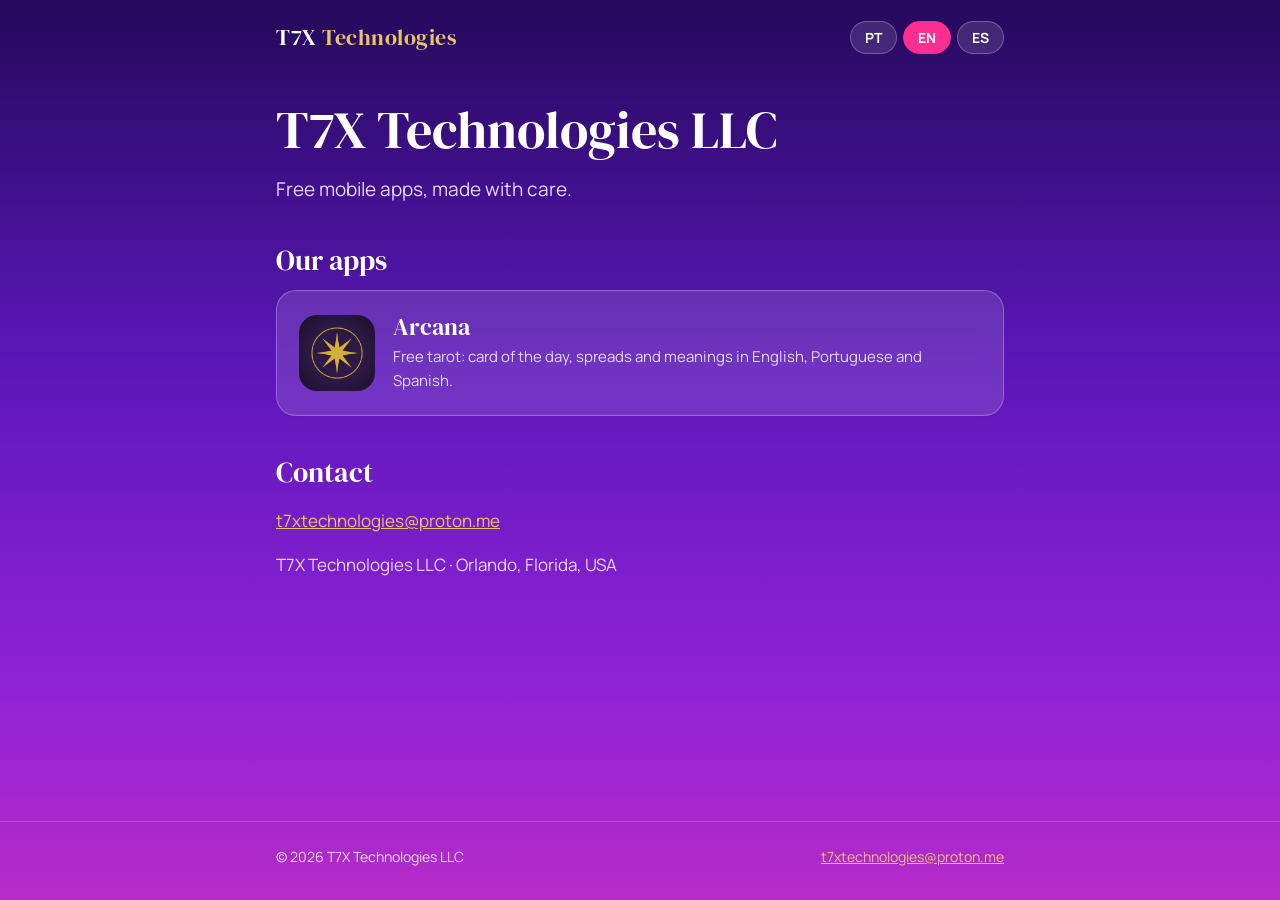
==== index.html @ a19bf030 "Site da T7X: início, Arcana, política de privacidade (PT/EN/ES), app-ads.txt e CNAME Co-Authored-By:" ====
<!doctype html>
<html lang="en" class="l-en">
<head>
  <meta charset="utf-8">
  <meta name="viewport" content="width=device-width, initial-scale=1">
  <title>T7X Technologies LLC</title>
  <meta name="description" content="T7X Technologies LLC — free mobile apps. Apps: Arcana (tarot).">
  <link rel="icon" href="/assets/favicon.png">
  <link rel="preconnect" href="https://fonts.googleapis.com">
  <link rel="preconnect" href="https://fonts.gstatic.com" crossorigin>
  <link rel="stylesheet" href="https://fonts.googleapis.com/css2?family=DM+Serif+Display&family=Manrope:wght@400;500;700&display=swap">
  <link rel="stylesheet" href="/assets/style.css">
  <script src="/assets/lang.js"></script>
</head>
<body>
  <header class="top">
    <div class="wrap">
      <a class="brand" href="/">T7X <span>Technologies</span></a>
      <div class="lang" role="group" aria-label="Language">
        <button type="button" data-set="pt">PT</button>
        <button type="button" data-set="en">EN</button>
        <button type="button" data-set="es">ES</button>
      </div>
    </div>
  </header>

  <main>
    <div class="wrap">
      <h1>T7X Technologies LLC</h1>
      <p class="lead" data-l="pt">Apps gratuitos para o celular, feitos com cuidado.</p>
      <p class="lead" data-l="en">Free mobile apps, made with care.</p>
      <p class="lead" data-l="es">Apps gratuitas para el móvil, hechas con cuidado.</p>

      <h2><span data-l="pt">Nossos apps</span><span data-l="en">Our apps</span><span data-l="es">Nuestras apps</span></h2>
      <a class="card app" href="/arcana/">
        <img src="/assets/arcana-icon.png" alt="Arcana" width="76" height="76">
        <div>
          <h3>Arcana</h3>
          <p data-l="pt">Tarot gratuito: carta do dia, tiragens e significados em português, inglês e espanhol.</p>
          <p data-l="en">Free tarot: card of the day, spreads and meanings in English, Portuguese and Spanish.</p>
          <p data-l="es">Tarot gratis: carta del día, tiradas y significados en español, inglés y portugués.</p>
        </div>
      </a>

      <h2><span data-l="pt">Contato</span><span data-l="en">Contact</span><span data-l="es">Contacto</span></h2>
      <p><a href="mailto:t7xtechnologies@proton.me">t7xtechnologies@proton.me</a></p>
      <p class="muted">T7X Technologies LLC · Orlando, Florida, USA</p>
    </div>
  </main>

  <footer>
    <div class="wrap">
      <span>© 2026 T7X Technologies LLC</span>
      <a href="mailto:t7xtechnologies@proton.me">t7xtechnologies@proton.me</a>
    </div>
  </footer>
</body>
</html>
---- assets/style.css ----
/* Visual do Arcana: degradê roxo, cartões de vidro, rosa e dourado. */
:root {
  --bg: #24095C;
  --glass: rgba(255, 255, 255, 0.12);
  --glass-border: rgba(255, 255, 255, 0.26);
  --accent: #FF2E93;
  --accent-pressed: #E0217F;
  --gold: #E8C36A;
  --text: #FFFFFF;
  --muted: #E6D8FF;
  --title: 'DM Serif Display', Georgia, serif;
  --body: 'Manrope', system-ui, -apple-system, 'Segoe UI', sans-serif;
}

* { box-sizing: border-box; }

html { background: var(--bg); }

body {
  margin: 0;
  min-height: 100vh;
  color: var(--text);
  font-family: var(--body);
  font-size: 17px;
  line-height: 1.6;
  background: linear-gradient(180deg, #24095C 0%, #5B17B8 40%, #8E22D6 75%, #B62BC9 100%) fixed;
  background-color: var(--bg);
  display: flex;
  flex-direction: column;
}

a { color: var(--gold); }
a:hover { color: #FFF; }

.wrap {
  width: 100%;
  max-width: 760px;
  margin: 0 auto;
  padding: 0 16px;
}

header.top {
  padding: 20px 0;
}
header.top .wrap {
  display: flex;
  align-items: center;
  justify-content: space-between;
  gap: 12px;
  flex-wrap: wrap;
}
.brand {
  font-family: var(--title);
  font-size: 22px;
  color: var(--text);
  text-decoration: none;
  letter-spacing: 0.5px;
}
.brand span { color: var(--gold); }

main { flex: 1; padding: 24px 0 48px; }

h1, h2, h3 { font-family: var(--title); font-weight: 400; line-height: 1.2; }
h1 { font-size: clamp(34px, 7vw, 52px); margin: 0 0 12px; }
h2 { font-size: 28px; margin: 40px 0 12px; }
h3 { font-size: 21px; margin: 28px 0 6px; color: var(--gold); }

.lead { color: var(--muted); font-size: 19px; margin: 0 0 32px; }
.muted { color: var(--muted); }

.card {
  background: var(--glass);
  border: 1px solid var(--glass-border);
  border-radius: 20px;
  padding: 22px;
  -webkit-backdrop-filter: blur(12px);
  backdrop-filter: blur(12px);
}

.app {
  display: flex;
  gap: 18px;
  align-items: center;
  text-decoration: none;
  color: var(--text);
  transition: background 0.15s;
}
.app:hover { background: rgba(255, 255, 255, 0.2); color: var(--text); }
.app img { width: 76px; height: 76px; border-radius: 18px; flex-shrink: 0; }
.app h3 { margin: 0 0 4px; color: var(--text); font-size: 24px; }
.app p { margin: 0; color: var(--muted); font-size: 15px; }

.hero-icon { width: 112px; height: 112px; border-radius: 26px; margin-bottom: 18px; box-shadow: 0 12px 40px rgba(0, 0, 0, 0.35); }

.button {
  display: inline-block;
  background: var(--accent);
  color: #FFF;
  text-decoration: none;
  font-weight: 700;
  padding: 12px 22px;
  border-radius: 999px;
  margin: 6px 8px 6px 0;
}
.button:hover { background: var(--accent-pressed); color: #FFF; }
.button.ghost { background: var(--glass); border: 1px solid var(--glass-border); }
.button.ghost:hover { background: rgba(255, 255, 255, 0.24); }

ul.features { padding-left: 20px; }
ul.features li { margin: 6px 0; }

/* Seletor de idioma */
.lang { display: flex; gap: 6px; }
.lang button {
  font: 700 14px var(--body);
  color: var(--text);
  background: var(--glass);
  border: 1px solid var(--glass-border);
  border-radius: 999px;
  padding: 6px 14px;
  cursor: pointer;
}
.lang button[aria-pressed="true"] { background: var(--accent); border-color: var(--accent); }

.policy section { margin-bottom: 8px; }
.policy p, .policy li { color: #F6F0FF; }
.policy ul { padding-left: 20px; }

footer {
  padding: 24px 0 32px;
  font-size: 14px;
  color: var(--muted);
  border-top: 1px solid rgba(255, 255, 255, 0.15);
}
footer .wrap { display: flex; flex-wrap: wrap; gap: 8px 20px; justify-content: space-between; }

@media (max-width: 480px) {
  body { font-size: 16px; }
  .app { flex-direction: column; align-items: flex-start; }
  .card { padding: 18px; }
}

/* Idioma: o <html> leva a classe l-pt, l-en ou l-es; só o bloco do idioma ativo aparece. */
html:not(.l-pt) [data-l="pt"],
html:not(.l-en) [data-l="en"],
html:not(.l-es) [data-l="es"] { display: none !important; }
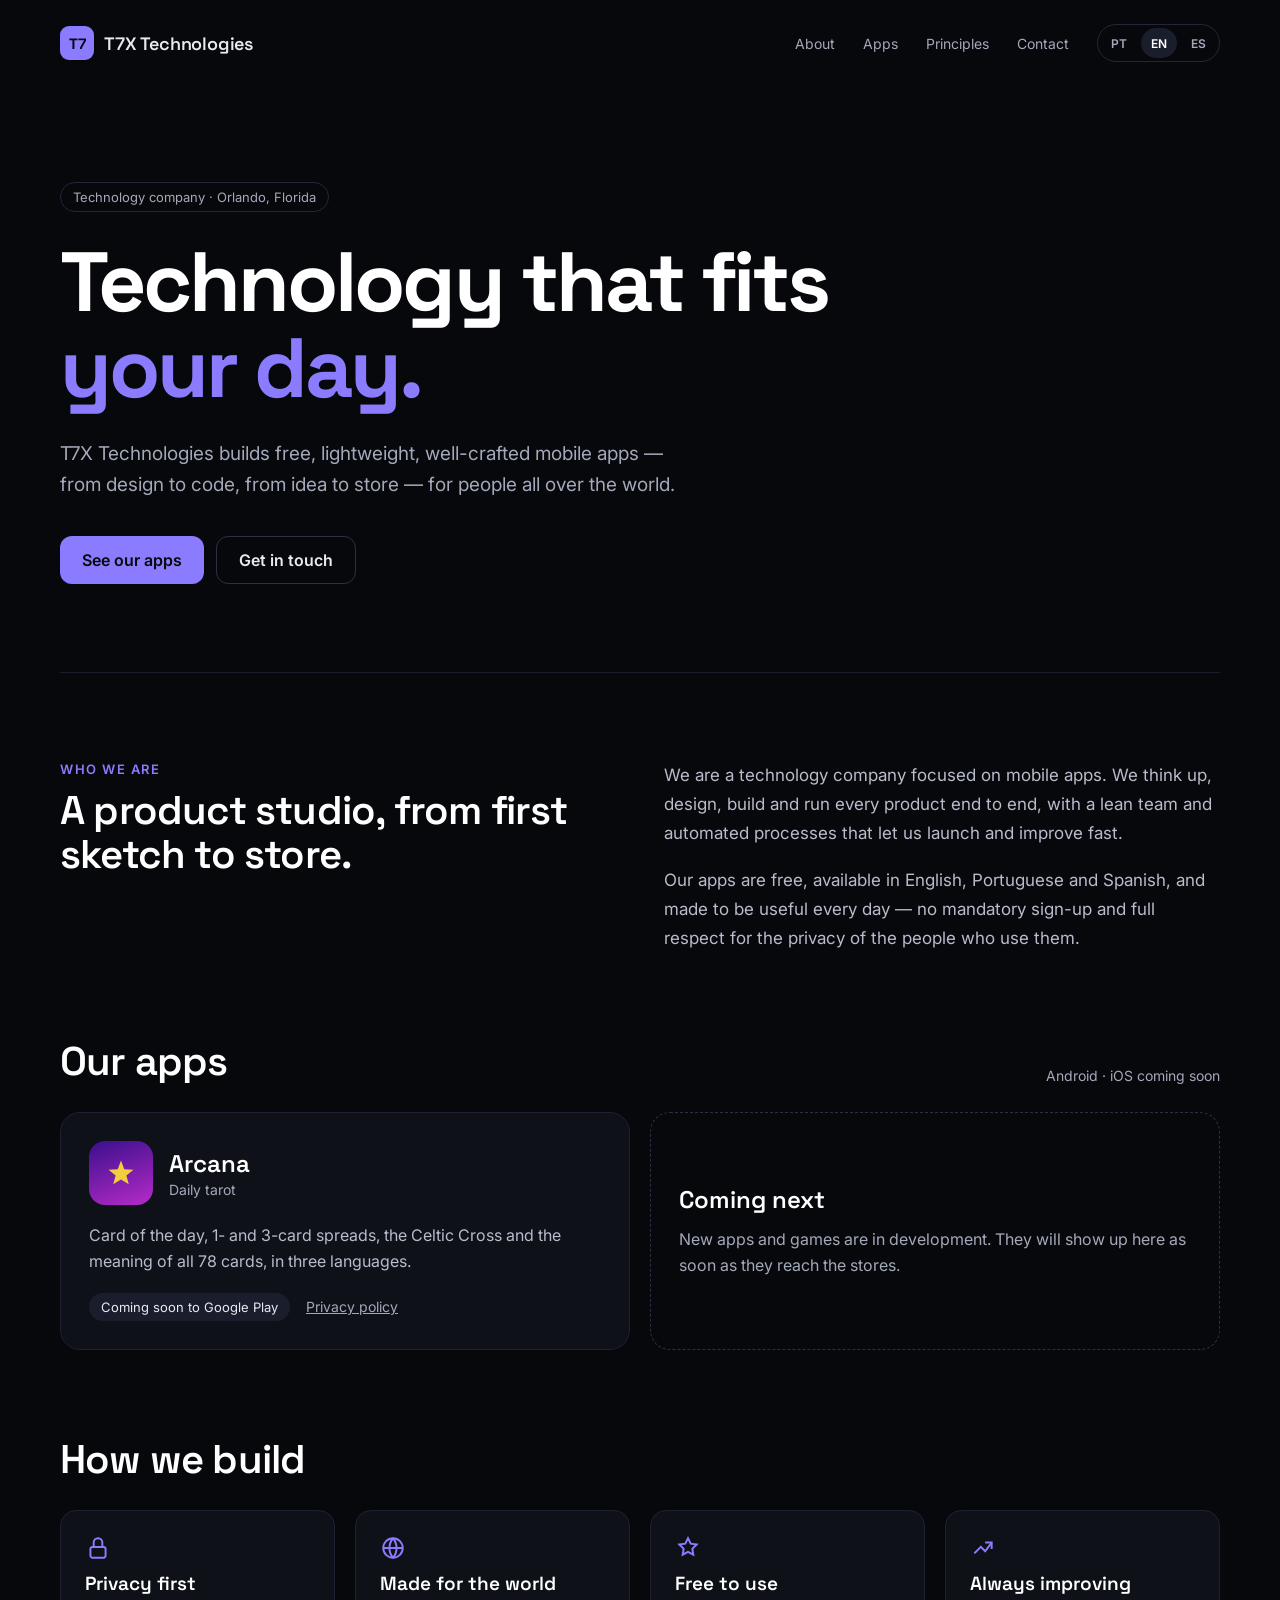
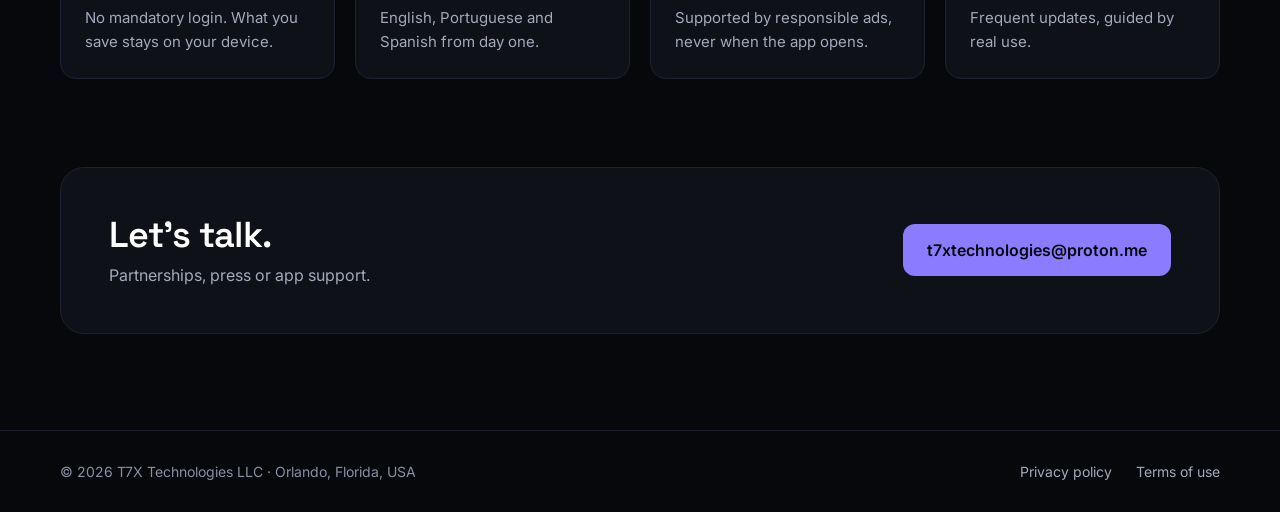
==== commit 87badd2c: "Visual novo (direção A) em todas as páginas e termos de uso - Space Grotesk + Inter, fundo #07080C e" ====
--- a/index.html
+++ b/index.html
@@ -4,54 +4,130 @@
   <meta charset="utf-8">
   <meta name="viewport" content="width=device-width, initial-scale=1">
   <title>T7X Technologies LLC</title>
-  <meta name="description" content="T7X Technologies LLC — free mobile apps. Apps: Arcana (tarot).">
+  <meta name="description" content="T7X Technologies LLC builds free, lightweight mobile apps in English, Portuguese and Spanish. Apps: Arcana (daily tarot).">
+  <meta name="theme-color" content="#07080C">
   <link rel="icon" href="/assets/favicon.png">
   <link rel="preconnect" href="https://fonts.googleapis.com">
   <link rel="preconnect" href="https://fonts.gstatic.com" crossorigin>
-  <link rel="stylesheet" href="https://fonts.googleapis.com/css2?family=DM+Serif+Display&family=Manrope:wght@400;500;700&display=swap">
+  <link rel="stylesheet" href="https://fonts.googleapis.com/css2?family=Space+Grotesk:wght@500;600;700&family=Inter:wght@400;500;600&display=swap">
   <link rel="stylesheet" href="/assets/style.css">
+  <script>window.PAGE_TITLES = { pt: "T7X Technologies LLC", en: "T7X Technologies LLC", es: "T7X Technologies LLC" };</script>
   <script src="/assets/lang.js"></script>
 </head>
 <body>
-  <header class="top">
-    <div class="wrap">
-      <a class="brand" href="/">T7X <span>Technologies</span></a>
-      <div class="lang" role="group" aria-label="Language">
+  <header class="wrap top">
+    <a class="brand" href="/">
+      <span class="brand-mark">T7</span>
+      <span class="brand-name">T7X Technologies</span>
+    </a>
+    <nav class="nav" aria-label="Menu">
+      <a href="#sobre"><span data-l="pt">Sobre</span><span data-l="en">About</span><span data-l="es">Nosotros</span></a>
+      <a href="#apps">Apps</a>
+      <a href="#principios"><span data-l="pt">Princípios</span><span data-l="en">Principles</span><span data-l="es">Principios</span></a>
+      <a href="#contato"><span data-l="pt">Contato</span><span data-l="en">Contact</span><span data-l="es">Contacto</span></a>
+      <span class="lang" role="group" aria-label="Idioma / Language / Idioma">
         <button type="button" data-set="pt">PT</button>
         <button type="button" data-set="en">EN</button>
         <button type="button" data-set="es">ES</button>
-      </div>
-    </div>
+      </span>
+    </nav>
   </header>
 
   <main>
-    <div class="wrap">
-      <h1>T7X Technologies LLC</h1>
-      <p class="lead" data-l="pt">Apps gratuitos para o celular, feitos com cuidado.</p>
-      <p class="lead" data-l="en">Free mobile apps, made with care.</p>
-      <p class="lead" data-l="es">Apps gratuitas para el móvil, hechas con cuidado.</p>
+  <section class="wrap hero">
+    <span class="pill"><span data-l="pt">Empresa de tecnologia · Orlando, Flórida</span><span data-l="en">Technology company · Orlando, Florida</span><span data-l="es">Empresa de tecnología · Orlando, Florida</span></span>
+    <h1><span data-l="pt">Tecnologia que cabe no <span class="hl">seu dia.</span></span><span data-l="en">Technology that fits <span class="hl">your day.</span></span><span data-l="es">Tecnología que cabe en <span class="hl">tu día.</span></span></h1>
+    <p class="lead"><span data-l="pt">A T7X Technologies cria aplicativos móveis gratuitos, leves e bem-feitos — do design ao código, da ideia à loja — para pessoas do mundo todo.</span><span data-l="en">T7X Technologies builds free, lightweight, well-crafted mobile apps — from design to code, from idea to store — for people all over the world.</span><span data-l="es">T7X Technologies crea aplicaciones móviles gratuitas, ligeras y bien hechas — del diseño al código, de la idea a la tienda — para personas de todo el mundo.</span></p>
+    <div class="actions">
+      <a class="btn" href="#apps"><span data-l="pt">Conheça nossos apps</span><span data-l="en">See our apps</span><span data-l="es">Conoce nuestras apps</span></a>
+      <a class="btn ghost" href="#contato"><span data-l="pt">Fale com a gente</span><span data-l="en">Get in touch</span><span data-l="es">Habla con nosotros</span></a>
+    </div>
+  </section>
 
+  <div class="wrap"><div class="rule"></div></div>
+
+  <section id="sobre" class="wrap about">
+    <div class="stack">
+      <span class="eyebrow"><span data-l="pt">QUEM SOMOS</span><span data-l="en">WHO WE ARE</span><span data-l="es">QUIÉNES SOMOS</span></span>
+      <h2><span data-l="pt">Um estúdio de produto, do primeiro esboço à loja.</span><span data-l="en">A product studio, from first sketch to store.</span><span data-l="es">Un estudio de producto, del primer boceto a la tienda.</span></h2>
+    </div>
+    <div class="prose">
+      <p data-l="pt">Somos uma empresa de tecnologia focada em aplicativos móveis. Pensamos, desenhamos, desenvolvemos e operamos cada produto de ponta a ponta, com um time enxuto e processos automatizados que nos permitem lançar e melhorar rápido.</p><p data-l="en">We are a technology company focused on mobile apps. We think up, design, build and run every product end to end, with a lean team and automated processes that let us launch and improve fast.</p><p data-l="es">Somos una empresa de tecnología enfocada en aplicaciones móviles. Pensamos, diseñamos, desarrollamos y operamos cada producto de principio a fin, con un equipo reducido y procesos automatizados que nos permiten lanzar y mejorar rápido.</p>
+      <p data-l="pt">Nossos apps são gratuitos, disponíveis em português, inglês e espanhol, e feitos para serem úteis no dia a dia — sem cadastro obrigatório e com respeito total à privacidade de quem usa.</p><p data-l="en">Our apps are free, available in English, Portuguese and Spanish, and made to be useful every day — no mandatory sign-up and full respect for the privacy of the people who use them.</p><p data-l="es">Nuestras apps son gratuitas, están disponibles en español, inglés y portugués, y están hechas para ser útiles en el día a día — sin registro obligatorio y con total respeto a la privacidad de quien las usa.</p>
+    </div>
+  </section>
+
+  <section id="apps" class="wrap section">
+    <div class="section-head">
       <h2><span data-l="pt">Nossos apps</span><span data-l="en">Our apps</span><span data-l="es">Nuestras apps</span></h2>
-      <a class="card app" href="/arcana/">
-        <img src="/assets/arcana-icon.png" alt="Arcana" width="76" height="76">
-        <div>
-          <h3>Arcana</h3>
-          <p data-l="pt">Tarot gratuito: carta do dia, tiragens e significados em português, inglês e espanhol.</p>
-          <p data-l="en">Free tarot: card of the day, spreads and meanings in English, Portuguese and Spanish.</p>
-          <p data-l="es">Tarot gratis: carta del día, tiradas y significados en español, inglés y portugués.</p>
+      <span class="note"><span data-l="pt">Android · iOS em breve</span><span data-l="en">Android · iOS coming soon</span><span data-l="es">Android · iOS próximamente</span></span>
+    </div>
+    <div class="grid-apps">
+      <article class="card">
+        <div class="app-head">
+          <span class="app-icon"><svg aria-hidden="true" width="30" height="30" viewBox="0 0 24 24" fill="#F2CD3E"><path d="M12 2l2.6 6.9L22 9.3l-5.7 4.6L18.2 21 12 17.1 5.8 21l1.9-7.1L2 9.3l7.4-.4z"></path></svg></span>
+          <div class="stack" style="gap: 2px">
+            <h3><a href="/arcana/">Arcana</a></h3>
+            <span class="app-sub"><span data-l="pt">Tarot diário</span><span data-l="en">Daily tarot</span><span data-l="es">Tarot diario</span></span>
+          </div>
         </div>
-      </a>
+        <p><span data-l="pt">Carta do dia, tiragens de 1 e 3 cartas, Cruz Celta e o significado das 78 cartas, em três idiomas.</span><span data-l="en">Card of the day, 1- and 3-card spreads, the Celtic Cross and the meaning of all 78 cards, in three languages.</span><span data-l="es">Carta del día, tiradas de 1 y 3 cartas, Cruz Celta y el significado de las 78 cartas, en tres idiomas.</span></p>
+        <div class="app-foot">
+          <span class="badge"><span data-l="pt">Em breve no Google Play</span><span data-l="en">Coming soon to Google Play</span><span data-l="es">Próximamente en Google Play</span></span>
+          <a href="/arcana/privacy/"><span data-l="pt">Política de privacidade</span><span data-l="en">Privacy policy</span><span data-l="es">Política de privacidad</span></a>
+        </div>
+      </article>
+      <article class="card dashed">
+        <h3><span data-l="pt">Próximos lançamentos</span><span data-l="en">Coming next</span><span data-l="es">Próximos lanzamientos</span></h3>
+        <p><span data-l="pt">Novos apps e jogos estão em desenvolvimento. Eles aparecem aqui assim que chegarem às lojas.</span><span data-l="en">New apps and games are in development. They will show up here as soon as they reach the stores.</span><span data-l="es">Nuevas apps y juegos están en desarrollo. Aparecerán aquí en cuanto lleguen a las tiendas.</span></p>
+      </article>
+    </div>
+  </section>
 
-      <h2><span data-l="pt">Contato</span><span data-l="en">Contact</span><span data-l="es">Contacto</span></h2>
-      <p><a href="mailto:t7xtechnologies@proton.me">t7xtechnologies@proton.me</a></p>
-      <p class="muted">T7X Technologies LLC · Orlando, Florida, USA</p>
+  <section id="principios" class="wrap section">
+    <h2><span data-l="pt">Como construímos</span><span data-l="en">How we build</span><span data-l="es">Cómo construimos</span></h2>
+    <div class="grid-principles">
+        <div class="card small">
+          <svg aria-hidden="true" width="26" height="26" viewBox="0 0 24 24" fill="none" stroke="#8B7CFF" stroke-width="1.8"><rect x="5" y="11" width="14" height="10" rx="2"></rect><path d="M8 11V7a4 4 0 0 1 8 0v4"></path></svg>
+          <h3><span data-l="pt">Privacidade primeiro</span><span data-l="en">Privacy first</span><span data-l="es">Privacidad primero</span></h3>
+          <p><span data-l="pt">Sem login obrigatório. O que você salva fica no seu aparelho.</span><span data-l="en">No mandatory login. What you save stays on your device.</span><span data-l="es">Sin inicio de sesión obligatorio. Lo que guardas se queda en tu dispositivo.</span></p>
+        </div>
+        <div class="card small">
+          <svg aria-hidden="true" width="26" height="26" viewBox="0 0 24 24" fill="none" stroke="#8B7CFF" stroke-width="1.8"><circle cx="12" cy="12" r="9"></circle><path d="M3 12h18M12 3a14 14 0 0 1 0 18M12 3a14 14 0 0 0 0 18"></path></svg>
+          <h3><span data-l="pt">Feito para o mundo</span><span data-l="en">Made for the world</span><span data-l="es">Hecho para el mundo</span></h3>
+          <p><span data-l="pt">Português, inglês e espanhol desde o primeiro dia.</span><span data-l="en">English, Portuguese and Spanish from day one.</span><span data-l="es">Español, inglés y portugués desde el primer día.</span></p>
+        </div>
+        <div class="card small">
+          <svg aria-hidden="true" width="26" height="26" viewBox="0 0 24 24" fill="none" stroke="#8B7CFF" stroke-width="1.8"><path d="M12 3l2.5 5 5.5.8-4 3.9.9 5.5L12 15.6 7.1 18.2l.9-5.5-4-3.9 5.5-.8z"></path></svg>
+          <h3><span data-l="pt">Gratuito para usar</span><span data-l="en">Free to use</span><span data-l="es">Gratis para usar</span></h3>
+          <p><span data-l="pt">Mantido por anúncios responsáveis, nunca na abertura do app.</span><span data-l="en">Supported by responsible ads, never when the app opens.</span><span data-l="es">Financiado con anuncios responsables, nunca al abrir la app.</span></p>
+        </div>
+        <div class="card small">
+          <svg aria-hidden="true" width="26" height="26" viewBox="0 0 24 24" fill="none" stroke="#8B7CFF" stroke-width="1.8"><path d="M4 17l6-6 4 4 6-8"></path><path d="M14 7h6v6"></path></svg>
+          <h3><span data-l="pt">Evolução contínua</span><span data-l="en">Always improving</span><span data-l="es">Evolución continua</span></h3>
+          <p><span data-l="pt">Atualizações frequentes, guiadas pelo uso real.</span><span data-l="en">Frequent updates, guided by real use.</span><span data-l="es">Actualizaciones frecuentes, guiadas por el uso real.</span></p>
+        </div>
     </div>
+  </section>
+
+  <section id="contato" class="wrap contact-wrap">
+    <div class="contact">
+      <div class="stack" style="gap: 10px">
+        <h2><span data-l="pt">Vamos conversar.</span><span data-l="en">Let’s talk.</span><span data-l="es">Hablemos.</span></h2>
+        <p><span data-l="pt">Parcerias, imprensa ou suporte dos apps.</span><span data-l="en">Partnerships, press or app support.</span><span data-l="es">Alianzas, prensa o soporte de las apps.</span></p>
+      </div>
+      <a class="btn" href="mailto:t7xtechnologies@proton.me">t7xtechnologies@proton.me</a>
+    </div>
+  </section>
   </main>
 
-  <footer>
+  <footer class="footer">
     <div class="wrap">
-      <span>© 2026 T7X Technologies LLC</span>
-      <a href="mailto:t7xtechnologies@proton.me">t7xtechnologies@proton.me</a>
+      <span>© 2026 T7X Technologies LLC · Orlando, Florida, USA</span>
+      <span class="footer-links">
+        <a href="/arcana/privacy/"><span data-l="pt">Política de privacidade</span><span data-l="en">Privacy policy</span><span data-l="es">Política de privacidad</span></a>
+        <a href="/terms/"><span data-l="pt">Termos de uso</span><span data-l="en">Terms of use</span><span data-l="es">Términos de uso</span></a>
+      </span>
     </div>
   </footer>
 </body>
--- a/assets/style.css
+++ b/assets/style.css
@@ -1,143 +1,151 @@
-/* Visual do Arcana: degradê roxo, cartões de vidro, rosa e dourado. */
+/* Visual do site: direção A (design/direcao-a.html), aprovada pelo Thiago. */
 :root {
-  --bg: #24095C;
-  --glass: rgba(255, 255, 255, 0.12);
-  --glass-border: rgba(255, 255, 255, 0.26);
-  --accent: #FF2E93;
-  --accent-pressed: #E0217F;
-  --gold: #E8C36A;
-  --text: #FFFFFF;
-  --muted: #E6D8FF;
-  --title: 'DM Serif Display', Georgia, serif;
-  --body: 'Manrope', system-ui, -apple-system, 'Segoe UI', sans-serif;
+  --bg: #07080C;
+  --surface: #0F1119;
+  --surface-2: #1A1D2B;
+  --line: #1A1D2B;
+  --border: #1E2131;
+  --border-2: #23263A;
+  --border-3: #2C3047;
+  --accent: #8B7CFF;
+  --white: #FFFFFF;
+  --text: #E8EAF2;
+  --text-2: #B8BCCB;
+  --muted: #A4A9BA;
+  --faint: #8A8FA3;
+  --title: 'Space Grotesk', sans-serif;
+  --body: Inter, system-ui, -apple-system, 'Segoe UI', sans-serif;
 }
 
 * { box-sizing: border-box; }
-
-html { background: var(--bg); }
-
+html { background: var(--bg); scroll-behavior: smooth; }
 body {
   margin: 0;
   min-height: 100vh;
+  background: var(--bg);
   color: var(--text);
   font-family: var(--body);
-  font-size: 17px;
-  line-height: 1.6;
-  background: linear-gradient(180deg, #24095C 0%, #5B17B8 40%, #8E22D6 75%, #B62BC9 100%) fixed;
-  background-color: var(--bg);
   display: flex;
   flex-direction: column;
+  overflow-wrap: break-word;
 }
+main { flex: 1; }
+a { color: var(--text); }
+a:hover { color: var(--white); }
+img { max-width: 100%; }
 
-a { color: var(--gold); }
-a:hover { color: #FFF; }
+/* Conteúdo com 1160 px + 24 px de cada lado, como na referência. */
+.wrap { width: 100%; max-width: 1208px; margin: 0 auto; padding-left: 24px; padding-right: 24px; }
+.narrow { max-width: 808px; }
 
-.wrap {
-  width: 100%;
-  max-width: 760px;
-  margin: 0 auto;
-  padding: 0 16px;
-}
-
-header.top {
-  padding: 20px 0;
-}
-header.top .wrap {
-  display: flex;
-  align-items: center;
-  justify-content: space-between;
-  gap: 12px;
-  flex-wrap: wrap;
-}
-.brand {
-  font-family: var(--title);
-  font-size: 22px;
-  color: var(--text);
-  text-decoration: none;
-  letter-spacing: 0.5px;
-}
-.brand span { color: var(--gold); }
-
-main { flex: 1; padding: 24px 0 48px; }
-
-h1, h2, h3 { font-family: var(--title); font-weight: 400; line-height: 1.2; }
-h1 { font-size: clamp(34px, 7vw, 52px); margin: 0 0 12px; }
-h2 { font-size: 28px; margin: 40px 0 12px; }
-h3 { font-size: 21px; margin: 28px 0 6px; color: var(--gold); }
-
-.lead { color: var(--muted); font-size: 19px; margin: 0 0 32px; }
-.muted { color: var(--muted); }
-
-.card {
-  background: var(--glass);
-  border: 1px solid var(--glass-border);
-  border-radius: 20px;
-  padding: 22px;
-  -webkit-backdrop-filter: blur(12px);
-  backdrop-filter: blur(12px);
-}
-
-.app {
-  display: flex;
-  gap: 18px;
-  align-items: center;
-  text-decoration: none;
-  color: var(--text);
-  transition: background 0.15s;
-}
-.app:hover { background: rgba(255, 255, 255, 0.2); color: var(--text); }
-.app img { width: 76px; height: 76px; border-radius: 18px; flex-shrink: 0; }
-.app h3 { margin: 0 0 4px; color: var(--text); font-size: 24px; }
-.app p { margin: 0; color: var(--muted); font-size: 15px; }
-
-.hero-icon { width: 112px; height: 112px; border-radius: 26px; margin-bottom: 18px; box-shadow: 0 12px 40px rgba(0, 0, 0, 0.35); }
-
-.button {
-  display: inline-block;
-  background: var(--accent);
-  color: #FFF;
-  text-decoration: none;
-  font-weight: 700;
-  padding: 12px 22px;
-  border-radius: 999px;
-  margin: 6px 8px 6px 0;
-}
-.button:hover { background: var(--accent-pressed); color: #FFF; }
-.button.ghost { background: var(--glass); border: 1px solid var(--glass-border); }
-.button.ghost:hover { background: rgba(255, 255, 255, 0.24); }
-
-ul.features { padding-left: 20px; }
-ul.features li { margin: 6px 0; }
+/* Topo */
+.top { padding-top: 24px; padding-bottom: 24px; display: flex; flex-wrap: wrap; gap: 16px; align-items: center; justify-content: space-between; }
+.brand { display: flex; align-items: center; gap: 10px; text-decoration: none; }
+.brand-mark { width: 34px; height: 34px; border-radius: 9px; background: var(--accent); display: flex; align-items: center; justify-content: center; font: 700 15px var(--title); color: var(--bg); }
+.brand-name { font: 600 18px var(--title); letter-spacing: -0.01em; }
+.nav { display: flex; flex-wrap: wrap; gap: 28px; align-items: center; font-size: 14px; }
+.nav a { text-decoration: none; color: var(--muted); }
+.nav a:hover { color: var(--white); }
 
 /* Seletor de idioma */
-.lang { display: flex; gap: 6px; }
-.lang button {
-  font: 700 14px var(--body);
-  color: var(--text);
-  background: var(--glass);
-  border: 1px solid var(--glass-border);
-  border-radius: 999px;
-  padding: 6px 14px;
-  cursor: pointer;
-}
-.lang button[aria-pressed="true"] { background: var(--accent); border-color: var(--accent); }
+.lang { display: flex; gap: 4px; padding: 3px; border-radius: 999px; border: 1px solid var(--border-2); }
+.lang button { min-height: 30px; padding: 0 10px; border: 0; border-radius: 999px; background: transparent; color: var(--muted); font: 600 12px var(--body); cursor: pointer; }
+.lang button:hover { color: var(--white); }
+.lang button[aria-pressed="true"] { background: var(--surface-2); color: var(--white); }
 
-.policy section { margin-bottom: 8px; }
-.policy p, .policy li { color: #F6F0FF; }
-.policy ul { padding-left: 20px; }
+/* Abertura */
+.hero { padding-top: 96px; padding-bottom: 88px; display: flex; flex-direction: column; gap: 28px; }
+.pill { align-self: flex-start; font-size: 13px; color: var(--muted); padding: 6px 12px; border: 1px solid var(--border-2); border-radius: 999px; }
+h1 { margin: 0; max-width: 900px; font: 700 clamp(44px, 7vw, 84px)/1.02 var(--title); letter-spacing: -0.035em; color: var(--white); }
+h1.page { font-size: clamp(36px, 5.5vw, 60px); line-height: 1.05; }
+.hl { color: var(--accent); }
+.lead { margin: 0; max-width: 620px; font-size: 19px; line-height: 1.6; color: var(--muted); }
+.actions { display: flex; flex-wrap: wrap; gap: 12px; margin-top: 8px; }
+.btn { min-height: 48px; padding: 0 22px; display: inline-flex; align-items: center; border-radius: 12px; background: var(--accent); color: var(--bg); font-weight: 600; text-decoration: none; }
+.btn:hover { color: var(--bg); filter: brightness(1.08); }
+.btn.ghost { background: transparent; border: 1px solid var(--border-3); color: var(--text); }
+.btn.ghost:hover { color: var(--white); border-color: var(--accent); filter: none; }
 
-footer {
-  padding: 24px 0 32px;
-  font-size: 14px;
-  color: var(--muted);
-  border-top: 1px solid rgba(255, 255, 255, 0.15);
-}
-footer .wrap { display: flex; flex-wrap: wrap; gap: 8px 20px; justify-content: space-between; }
+.rule { border-top: 1px solid var(--line); }
 
-@media (max-width: 480px) {
-  body { font-size: 16px; }
-  .app { flex-direction: column; align-items: flex-start; }
-  .card { padding: 18px; }
+/* Seções */
+.section { padding-top: 0; padding-bottom: 88px; display: flex; flex-direction: column; gap: 28px; }
+.about { padding-top: 88px; padding-bottom: 88px; display: grid; grid-template-columns: repeat(auto-fit, minmax(min(300px, 100%), 1fr)); gap: 48px; }
+.stack { display: flex; flex-direction: column; gap: 12px; }
+.eyebrow { font-size: 13px; font-weight: 600; letter-spacing: 0.12em; color: var(--accent); }
+h2 { margin: 0; font: 600 40px/1.1 var(--title); letter-spacing: -0.02em; color: var(--white); }
+.prose { display: flex; flex-direction: column; gap: 18px; font-size: 17px; line-height: 1.7; color: var(--text-2); }
+.prose p { margin: 0; }
+.section-head { display: flex; flex-wrap: wrap; gap: 12px; justify-content: space-between; align-items: flex-end; }
+.note { font-size: 14px; color: var(--muted); }
+
+/* Cartões */
+.grid-apps { display: grid; grid-template-columns: repeat(auto-fit, minmax(min(320px, 100%), 1fr)); gap: 20px; }
+.grid-principles { display: grid; grid-template-columns: repeat(auto-fit, minmax(min(240px, 100%), 1fr)); gap: 20px; }
+.card { padding: 28px; border-radius: 20px; background: var(--surface); border: 1px solid var(--border); display: flex; flex-direction: column; gap: 18px; }
+.card.dashed { background: transparent; border: 1px dashed var(--border-3); gap: 12px; justify-content: center; }
+.card.small { padding: 24px; border-radius: 16px; gap: 10px; }
+.card h3 { margin: 0; font: 600 24px var(--title); color: var(--white); }
+.card.small h3 { font-size: 19px; }
+.card p { margin: 0; font-size: 16px; line-height: 1.6; color: var(--text-2); }
+.card.small p, .card.dashed p { color: var(--muted); }
+.card.small p { font-size: 15px; }
+.app-head { display: flex; gap: 16px; align-items: center; }
+.app-head h3 a { color: var(--white); text-decoration: none; }
+.app-head h3 a:hover { color: var(--accent); }
+.app-icon { width: 64px; height: 64px; border-radius: 16px; background: linear-gradient(160deg, #3A0F8C, #B62BC9); display: flex; align-items: center; justify-content: center; flex-shrink: 0; }
+.app-sub { font-size: 14px; color: var(--muted); }
+.app-foot { display: flex; flex-wrap: wrap; gap: 16px; align-items: center; margin-top: auto; }
+.app-foot a { font-size: 14px; color: var(--muted); }
+.app-foot a:hover { color: var(--white); }
+.badge { font-size: 13px; padding: 6px 12px; border-radius: 999px; background: var(--surface-2); color: var(--text); }
+
+/* Contato */
+.contact-wrap { padding-bottom: 96px; }
+.contact { padding: 48px; border-radius: 24px; background: var(--surface); border: 1px solid var(--border); display: flex; flex-wrap: wrap; gap: 24px; align-items: center; justify-content: space-between; }
+.contact h2 { font-size: 36px; }
+.contact p { margin: 0; font-size: 16px; color: var(--muted); }
+.contact .btn { min-height: 52px; padding: 0 24px; }
+
+/* Página do app */
+.app-hero-icon { width: 96px; height: 96px; border-radius: 24px; border: 1px solid var(--border); }
+.features { margin: 0; padding: 0; list-style: none; display: grid; grid-template-columns: repeat(auto-fit, minmax(min(240px, 100%), 1fr)); gap: 12px; }
+.features li { padding: 16px 18px; border-radius: 14px; background: var(--surface); border: 1px solid var(--border); color: var(--text-2); font-size: 15px; line-height: 1.5; }
+
+/* Textos longos (política e termos) */
+.doc { padding-top: 64px; padding-bottom: 96px; }
+.doc .date { margin: 16px 0 40px; font-size: 14px; color: var(--muted); }
+.doc h3 { margin: 40px 0 12px; font: 600 22px/1.25 var(--title); letter-spacing: -0.01em; color: var(--white); }
+.doc p, .doc li { font-size: 16px; line-height: 1.7; color: var(--text-2); }
+.doc p { margin: 0 0 14px; }
+.doc ul { margin: 0 0 14px; padding-left: 22px; }
+.doc li { margin: 6px 0; }
+.doc strong { color: var(--text); font-weight: 600; }
+.doc a { color: var(--accent); }
+.doc a:hover { color: var(--white); }
+.doc .intro { padding: 24px; border-radius: 16px; background: var(--surface); border: 1px solid var(--border); margin-bottom: 8px; }
+.doc .intro p:last-child { margin-bottom: 0; }
+
+/* Rodapé */
+.footer { border-top: 1px solid var(--line); }
+.footer .wrap { padding-top: 32px; padding-bottom: 32px; display: flex; flex-wrap: wrap; gap: 16px; justify-content: space-between; font-size: 14px; color: var(--faint); }
+.footer-links { display: flex; flex-wrap: wrap; gap: 24px; }
+.footer-links a { color: var(--muted); text-decoration: none; }
+.footer-links a:hover { color: var(--white); }
+
+/* Telas pequenas */
+@media (max-width: 600px) {
+  .wrap { padding-left: 16px; padding-right: 16px; }
+  .nav { gap: 14px 20px; }
+  .hero { padding-top: 56px; padding-bottom: 64px; }
+  .about { padding-top: 64px; padding-bottom: 64px; gap: 28px; }
+  .section { padding-bottom: 64px; }
+  h2 { font-size: 32px; }
+  .card { padding: 22px; }
+  .contact { padding: 28px 22px; }
+  .contact h2 { font-size: 30px; }
+  .contact .btn { font-size: 15px; padding: 0 18px; }
+  .doc { padding-top: 40px; }
 }
 
 /* Idioma: o <html> leva a classe l-pt, l-en ou l-es; só o bloco do idioma ativo aparece. */
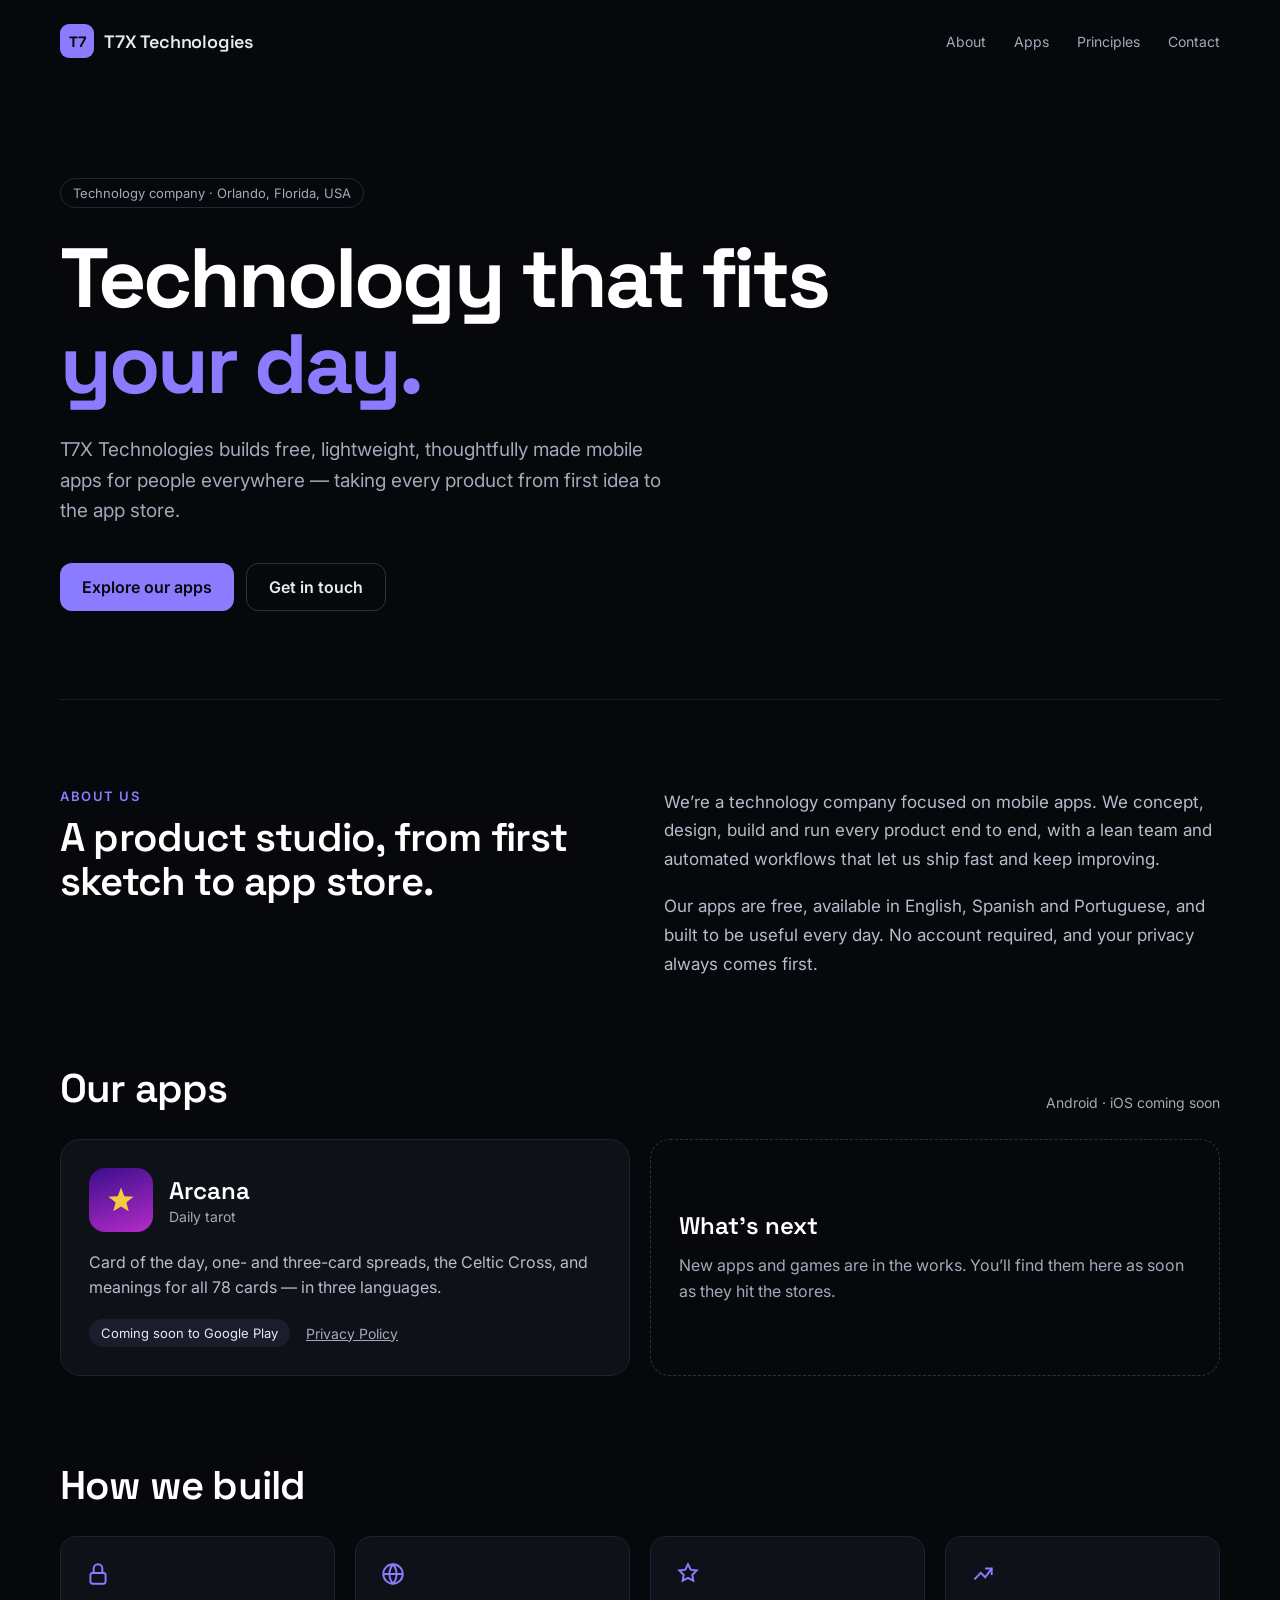
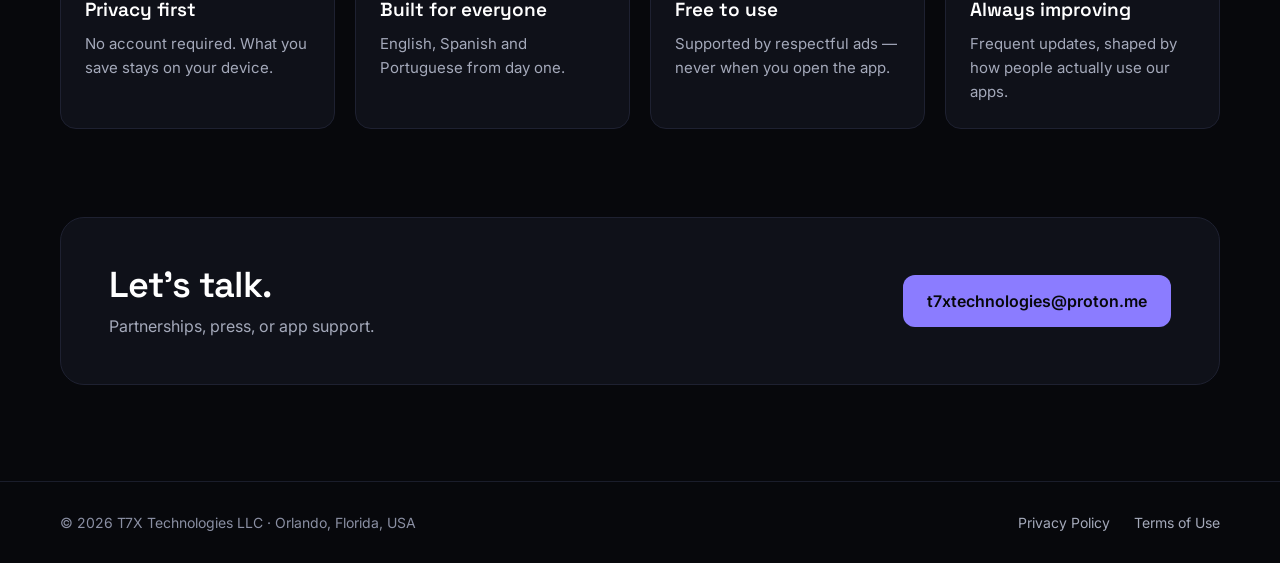
==== commit a8b6d33e: "Inglês como idioma do site - /, /arcana/ e 404 só em inglês, sem seletor de idioma - Política e term" ====
--- a/index.html
+++ b/index.html
@@ -1,18 +1,16 @@
 <!doctype html>
-<html lang="en" class="l-en">
+<html lang="en">
 <head>
   <meta charset="utf-8">
   <meta name="viewport" content="width=device-width, initial-scale=1">
   <title>T7X Technologies LLC</title>
-  <meta name="description" content="T7X Technologies LLC builds free, lightweight mobile apps in English, Portuguese and Spanish. Apps: Arcana (daily tarot).">
+  <meta name="description" content="T7X Technologies LLC builds free, lightweight mobile apps for people everywhere. Based in Orlando, Florida, USA.">
   <meta name="theme-color" content="#07080C">
   <link rel="icon" href="/assets/favicon.png">
   <link rel="preconnect" href="https://fonts.googleapis.com">
   <link rel="preconnect" href="https://fonts.gstatic.com" crossorigin>
   <link rel="stylesheet" href="https://fonts.googleapis.com/css2?family=Space+Grotesk:wght@500;600;700&family=Inter:wght@400;500;600&display=swap">
   <link rel="stylesheet" href="/assets/style.css">
-  <script>window.PAGE_TITLES = { pt: "T7X Technologies LLC", en: "T7X Technologies LLC", es: "T7X Technologies LLC" };</script>
-  <script src="/assets/lang.js"></script>
 </head>
 <body>
   <header class="wrap top">
@@ -20,47 +18,42 @@
       <span class="brand-mark">T7</span>
       <span class="brand-name">T7X Technologies</span>
     </a>
-    <nav class="nav" aria-label="Menu">
-      <a href="#sobre"><span data-l="pt">Sobre</span><span data-l="en">About</span><span data-l="es">Nosotros</span></a>
+    <nav class="nav" aria-label="Main">
+      <a href="#about">About</a>
       <a href="#apps">Apps</a>
-      <a href="#principios"><span data-l="pt">Princípios</span><span data-l="en">Principles</span><span data-l="es">Principios</span></a>
-      <a href="#contato"><span data-l="pt">Contato</span><span data-l="en">Contact</span><span data-l="es">Contacto</span></a>
-      <span class="lang" role="group" aria-label="Idioma / Language / Idioma">
-        <button type="button" data-set="pt">PT</button>
-        <button type="button" data-set="en">EN</button>
-        <button type="button" data-set="es">ES</button>
-      </span>
+      <a href="#principles">Principles</a>
+      <a href="#contact">Contact</a>
     </nav>
   </header>
 
   <main>
   <section class="wrap hero">
-    <span class="pill"><span data-l="pt">Empresa de tecnologia · Orlando, Flórida</span><span data-l="en">Technology company · Orlando, Florida</span><span data-l="es">Empresa de tecnología · Orlando, Florida</span></span>
-    <h1><span data-l="pt">Tecnologia que cabe no <span class="hl">seu dia.</span></span><span data-l="en">Technology that fits <span class="hl">your day.</span></span><span data-l="es">Tecnología que cabe en <span class="hl">tu día.</span></span></h1>
-    <p class="lead"><span data-l="pt">A T7X Technologies cria aplicativos móveis gratuitos, leves e bem-feitos — do design ao código, da ideia à loja — para pessoas do mundo todo.</span><span data-l="en">T7X Technologies builds free, lightweight, well-crafted mobile apps — from design to code, from idea to store — for people all over the world.</span><span data-l="es">T7X Technologies crea aplicaciones móviles gratuitas, ligeras y bien hechas — del diseño al código, de la idea a la tienda — para personas de todo el mundo.</span></p>
+    <span class="pill">Technology company · Orlando, Florida, USA</span>
+    <h1>Technology that fits <span class="hl">your day.</span></h1>
+    <p class="lead">T7X Technologies builds free, lightweight, thoughtfully made mobile apps for people everywhere — taking every product from first idea to the app store.</p>
     <div class="actions">
-      <a class="btn" href="#apps"><span data-l="pt">Conheça nossos apps</span><span data-l="en">See our apps</span><span data-l="es">Conoce nuestras apps</span></a>
-      <a class="btn ghost" href="#contato"><span data-l="pt">Fale com a gente</span><span data-l="en">Get in touch</span><span data-l="es">Habla con nosotros</span></a>
+      <a class="btn" href="#apps">Explore our apps</a>
+      <a class="btn ghost" href="#contact">Get in touch</a>
     </div>
   </section>
 
   <div class="wrap"><div class="rule"></div></div>
 
-  <section id="sobre" class="wrap about">
+  <section id="about" class="wrap about">
     <div class="stack">
-      <span class="eyebrow"><span data-l="pt">QUEM SOMOS</span><span data-l="en">WHO WE ARE</span><span data-l="es">QUIÉNES SOMOS</span></span>
-      <h2><span data-l="pt">Um estúdio de produto, do primeiro esboço à loja.</span><span data-l="en">A product studio, from first sketch to store.</span><span data-l="es">Un estudio de producto, del primer boceto a la tienda.</span></h2>
+      <span class="eyebrow">ABOUT US</span>
+      <h2>A product studio, from first sketch to app store.</h2>
     </div>
     <div class="prose">
-      <p data-l="pt">Somos uma empresa de tecnologia focada em aplicativos móveis. Pensamos, desenhamos, desenvolvemos e operamos cada produto de ponta a ponta, com um time enxuto e processos automatizados que nos permitem lançar e melhorar rápido.</p><p data-l="en">We are a technology company focused on mobile apps. We think up, design, build and run every product end to end, with a lean team and automated processes that let us launch and improve fast.</p><p data-l="es">Somos una empresa de tecnología enfocada en aplicaciones móviles. Pensamos, diseñamos, desarrollamos y operamos cada producto de principio a fin, con un equipo reducido y procesos automatizados que nos permiten lanzar y mejorar rápido.</p>
-      <p data-l="pt">Nossos apps são gratuitos, disponíveis em português, inglês e espanhol, e feitos para serem úteis no dia a dia — sem cadastro obrigatório e com respeito total à privacidade de quem usa.</p><p data-l="en">Our apps are free, available in English, Portuguese and Spanish, and made to be useful every day — no mandatory sign-up and full respect for the privacy of the people who use them.</p><p data-l="es">Nuestras apps son gratuitas, están disponibles en español, inglés y portugués, y están hechas para ser útiles en el día a día — sin registro obligatorio y con total respeto a la privacidad de quien las usa.</p>
+      <p>We’re a technology company focused on mobile apps. We concept, design, build and run every product end to end, with a lean team and automated workflows that let us ship fast and keep improving.</p>
+      <p>Our apps are free, available in English, Spanish and Portuguese, and built to be useful every day. No account required, and your privacy always comes first.</p>
     </div>
   </section>
 
   <section id="apps" class="wrap section">
     <div class="section-head">
-      <h2><span data-l="pt">Nossos apps</span><span data-l="en">Our apps</span><span data-l="es">Nuestras apps</span></h2>
-      <span class="note"><span data-l="pt">Android · iOS em breve</span><span data-l="en">Android · iOS coming soon</span><span data-l="es">Android · iOS próximamente</span></span>
+      <h2>Our apps</h2>
+      <span class="note">Android · iOS coming soon</span>
     </div>
     <div class="grid-apps">
       <article class="card">
@@ -68,53 +61,53 @@
           <span class="app-icon"><svg aria-hidden="true" width="30" height="30" viewBox="0 0 24 24" fill="#F2CD3E"><path d="M12 2l2.6 6.9L22 9.3l-5.7 4.6L18.2 21 12 17.1 5.8 21l1.9-7.1L2 9.3l7.4-.4z"></path></svg></span>
           <div class="stack" style="gap: 2px">
             <h3><a href="/arcana/">Arcana</a></h3>
-            <span class="app-sub"><span data-l="pt">Tarot diário</span><span data-l="en">Daily tarot</span><span data-l="es">Tarot diario</span></span>
+            <span class="app-sub">Daily tarot</span>
           </div>
         </div>
-        <p><span data-l="pt">Carta do dia, tiragens de 1 e 3 cartas, Cruz Celta e o significado das 78 cartas, em três idiomas.</span><span data-l="en">Card of the day, 1- and 3-card spreads, the Celtic Cross and the meaning of all 78 cards, in three languages.</span><span data-l="es">Carta del día, tiradas de 1 y 3 cartas, Cruz Celta y el significado de las 78 cartas, en tres idiomas.</span></p>
+        <p>Card of the day, one- and three-card spreads, the Celtic Cross, and meanings for all 78 cards — in three languages.</p>
         <div class="app-foot">
-          <span class="badge"><span data-l="pt">Em breve no Google Play</span><span data-l="en">Coming soon to Google Play</span><span data-l="es">Próximamente en Google Play</span></span>
-          <a href="/arcana/privacy/"><span data-l="pt">Política de privacidade</span><span data-l="en">Privacy policy</span><span data-l="es">Política de privacidad</span></a>
+          <span class="badge">Coming soon to Google Play</span>
+          <a href="/arcana/privacy/">Privacy Policy</a>
         </div>
       </article>
       <article class="card dashed">
-        <h3><span data-l="pt">Próximos lançamentos</span><span data-l="en">Coming next</span><span data-l="es">Próximos lanzamientos</span></h3>
-        <p><span data-l="pt">Novos apps e jogos estão em desenvolvimento. Eles aparecem aqui assim que chegarem às lojas.</span><span data-l="en">New apps and games are in development. They will show up here as soon as they reach the stores.</span><span data-l="es">Nuevas apps y juegos están en desarrollo. Aparecerán aquí en cuanto lleguen a las tiendas.</span></p>
+        <h3>What’s next</h3>
+        <p>New apps and games are in the works. You’ll find them here as soon as they hit the stores.</p>
       </article>
     </div>
   </section>
 
-  <section id="principios" class="wrap section">
-    <h2><span data-l="pt">Como construímos</span><span data-l="en">How we build</span><span data-l="es">Cómo construimos</span></h2>
+  <section id="principles" class="wrap section">
+    <h2>How we build</h2>
     <div class="grid-principles">
         <div class="card small">
           <svg aria-hidden="true" width="26" height="26" viewBox="0 0 24 24" fill="none" stroke="#8B7CFF" stroke-width="1.8"><rect x="5" y="11" width="14" height="10" rx="2"></rect><path d="M8 11V7a4 4 0 0 1 8 0v4"></path></svg>
-          <h3><span data-l="pt">Privacidade primeiro</span><span data-l="en">Privacy first</span><span data-l="es">Privacidad primero</span></h3>
-          <p><span data-l="pt">Sem login obrigatório. O que você salva fica no seu aparelho.</span><span data-l="en">No mandatory login. What you save stays on your device.</span><span data-l="es">Sin inicio de sesión obligatorio. Lo que guardas se queda en tu dispositivo.</span></p>
+          <h3>Privacy first</h3>
+          <p>No account required. What you save stays on your device.</p>
         </div>
         <div class="card small">
           <svg aria-hidden="true" width="26" height="26" viewBox="0 0 24 24" fill="none" stroke="#8B7CFF" stroke-width="1.8"><circle cx="12" cy="12" r="9"></circle><path d="M3 12h18M12 3a14 14 0 0 1 0 18M12 3a14 14 0 0 0 0 18"></path></svg>
-          <h3><span data-l="pt">Feito para o mundo</span><span data-l="en">Made for the world</span><span data-l="es">Hecho para el mundo</span></h3>
-          <p><span data-l="pt">Português, inglês e espanhol desde o primeiro dia.</span><span data-l="en">English, Portuguese and Spanish from day one.</span><span data-l="es">Español, inglés y portugués desde el primer día.</span></p>
+          <h3>Built for everyone</h3>
+          <p>English, Spanish and Portuguese from day one.</p>
         </div>
         <div class="card small">
           <svg aria-hidden="true" width="26" height="26" viewBox="0 0 24 24" fill="none" stroke="#8B7CFF" stroke-width="1.8"><path d="M12 3l2.5 5 5.5.8-4 3.9.9 5.5L12 15.6 7.1 18.2l.9-5.5-4-3.9 5.5-.8z"></path></svg>
-          <h3><span data-l="pt">Gratuito para usar</span><span data-l="en">Free to use</span><span data-l="es">Gratis para usar</span></h3>
-          <p><span data-l="pt">Mantido por anúncios responsáveis, nunca na abertura do app.</span><span data-l="en">Supported by responsible ads, never when the app opens.</span><span data-l="es">Financiado con anuncios responsables, nunca al abrir la app.</span></p>
+          <h3>Free to use</h3>
+          <p>Supported by respectful ads — never when you open the app.</p>
         </div>
         <div class="card small">
           <svg aria-hidden="true" width="26" height="26" viewBox="0 0 24 24" fill="none" stroke="#8B7CFF" stroke-width="1.8"><path d="M4 17l6-6 4 4 6-8"></path><path d="M14 7h6v6"></path></svg>
-          <h3><span data-l="pt">Evolução contínua</span><span data-l="en">Always improving</span><span data-l="es">Evolución continua</span></h3>
-          <p><span data-l="pt">Atualizações frequentes, guiadas pelo uso real.</span><span data-l="en">Frequent updates, guided by real use.</span><span data-l="es">Actualizaciones frecuentes, guiadas por el uso real.</span></p>
+          <h3>Always improving</h3>
+          <p>Frequent updates, shaped by how people actually use our apps.</p>
         </div>
     </div>
   </section>
 
-  <section id="contato" class="wrap contact-wrap">
+  <section id="contact" class="wrap contact-wrap">
     <div class="contact">
       <div class="stack" style="gap: 10px">
-        <h2><span data-l="pt">Vamos conversar.</span><span data-l="en">Let’s talk.</span><span data-l="es">Hablemos.</span></h2>
-        <p><span data-l="pt">Parcerias, imprensa ou suporte dos apps.</span><span data-l="en">Partnerships, press or app support.</span><span data-l="es">Alianzas, prensa o soporte de las apps.</span></p>
+        <h2>Let’s talk.</h2>
+        <p>Partnerships, press, or app support.</p>
       </div>
       <a class="btn" href="mailto:t7xtechnologies@proton.me">t7xtechnologies@proton.me</a>
     </div>
@@ -125,8 +118,8 @@
     <div class="wrap">
       <span>© 2026 T7X Technologies LLC · Orlando, Florida, USA</span>
       <span class="footer-links">
-        <a href="/arcana/privacy/"><span data-l="pt">Política de privacidade</span><span data-l="en">Privacy policy</span><span data-l="es">Política de privacidad</span></a>
-        <a href="/terms/"><span data-l="pt">Termos de uso</span><span data-l="en">Terms of use</span><span data-l="es">Términos de uso</span></a>
+        <a href="/arcana/privacy/">Privacy Policy</a>
+        <a href="/terms/">Terms of Use</a>
       </span>
     </div>
   </footer>
--- a/assets/style.css
+++ b/assets/style.css
@@ -126,6 +126,11 @@
 .doc .intro { padding: 24px; border-radius: 16px; background: var(--surface); border: 1px solid var(--border); margin-bottom: 8px; }
 .doc .intro p:last-child { margin-bottom: 0; }
 
+/* Link discreto para as outras versões (política e termos) */
+.doc .doc-lang { margin: 0 0 20px; font-size: 13px; color: var(--faint); }
+.doc .doc-lang a { color: var(--muted); text-decoration: none; }
+.doc .doc-lang a:hover { color: var(--white); text-decoration: underline; }
+
 /* Rodapé */
 .footer { border-top: 1px solid var(--line); }
 .footer .wrap { padding-top: 32px; padding-bottom: 32px; display: flex; flex-wrap: wrap; gap: 16px; justify-content: space-between; font-size: 14px; color: var(--faint); }
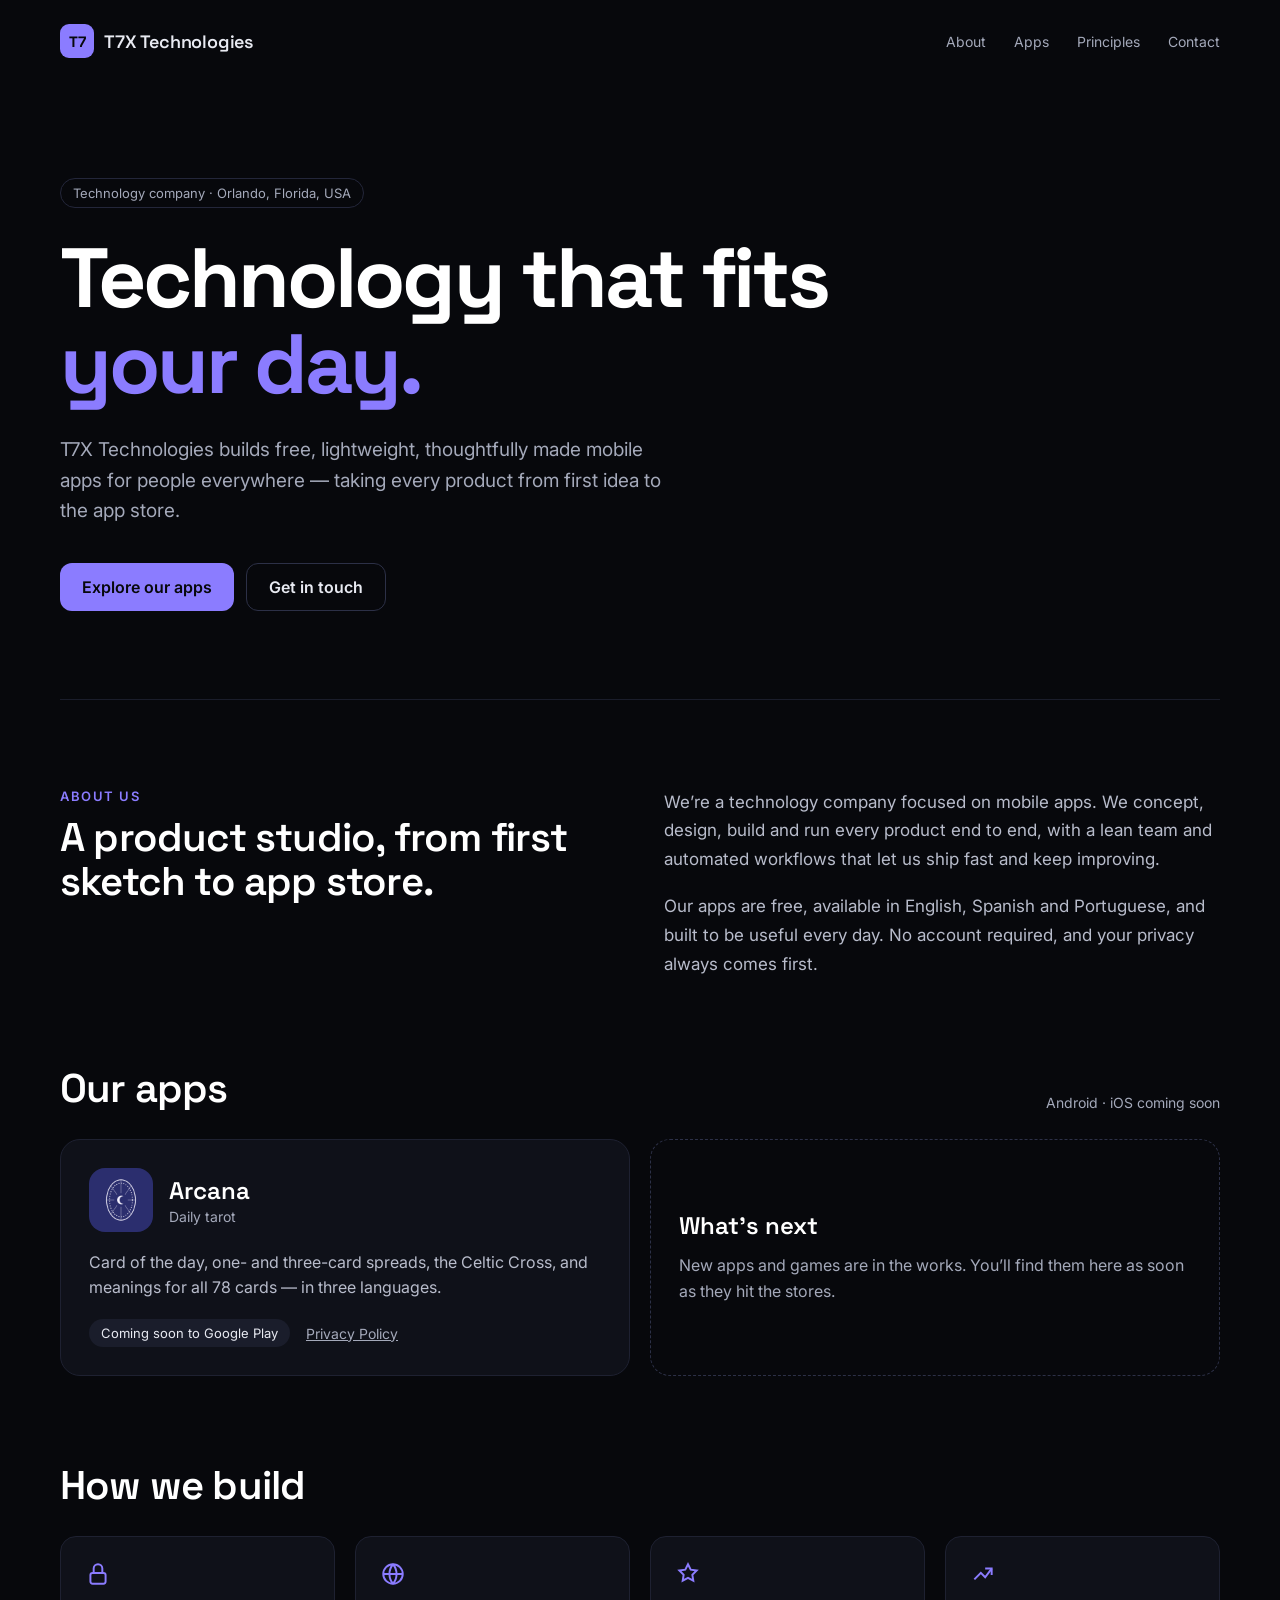
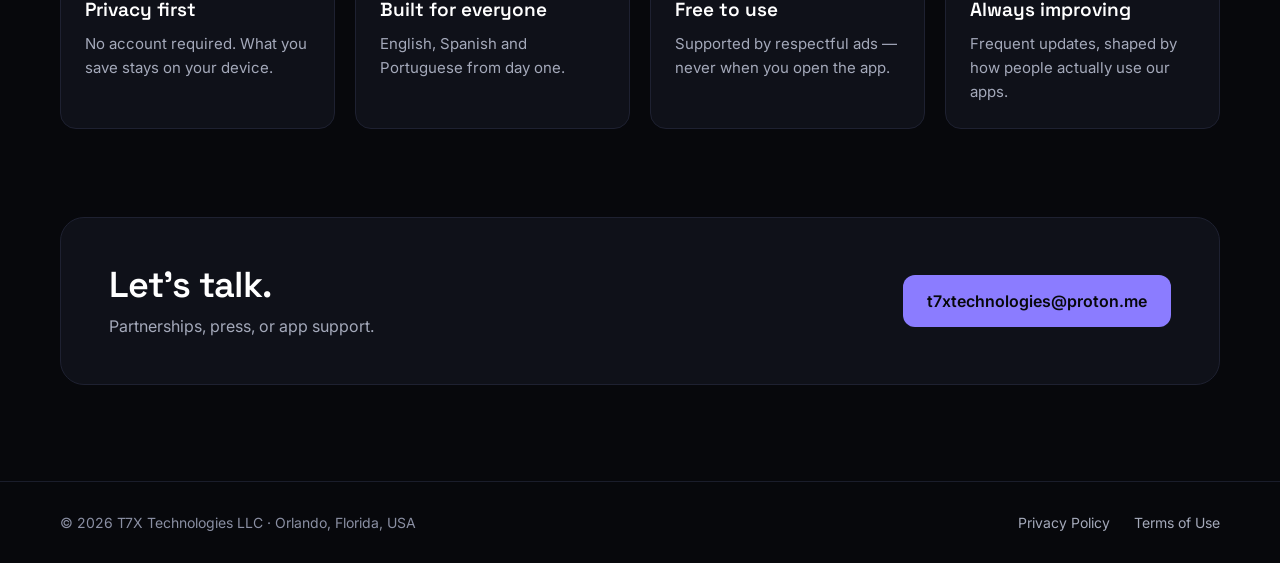
==== commit e44d1c53: "Ícone novo do Arcana (opção D) no card da home, na página do app e no favicon Co-Authored-By: Claude" ====
--- a/index.html
+++ b/index.html
@@ -58,7 +58,7 @@
     <div class="grid-apps">
       <article class="card">
         <div class="app-head">
-          <span class="app-icon"><svg aria-hidden="true" width="30" height="30" viewBox="0 0 24 24" fill="#F2CD3E"><path d="M12 2l2.6 6.9L22 9.3l-5.7 4.6L18.2 21 12 17.1 5.8 21l1.9-7.1L2 9.3l7.4-.4z"></path></svg></span>
+          <img class="app-icon" src="/assets/arcana-icon.png" alt="" width="64" height="64">
           <div class="stack" style="gap: 2px">
             <h3><a href="/arcana/">Arcana</a></h3>
             <span class="app-sub">Daily tarot</span>
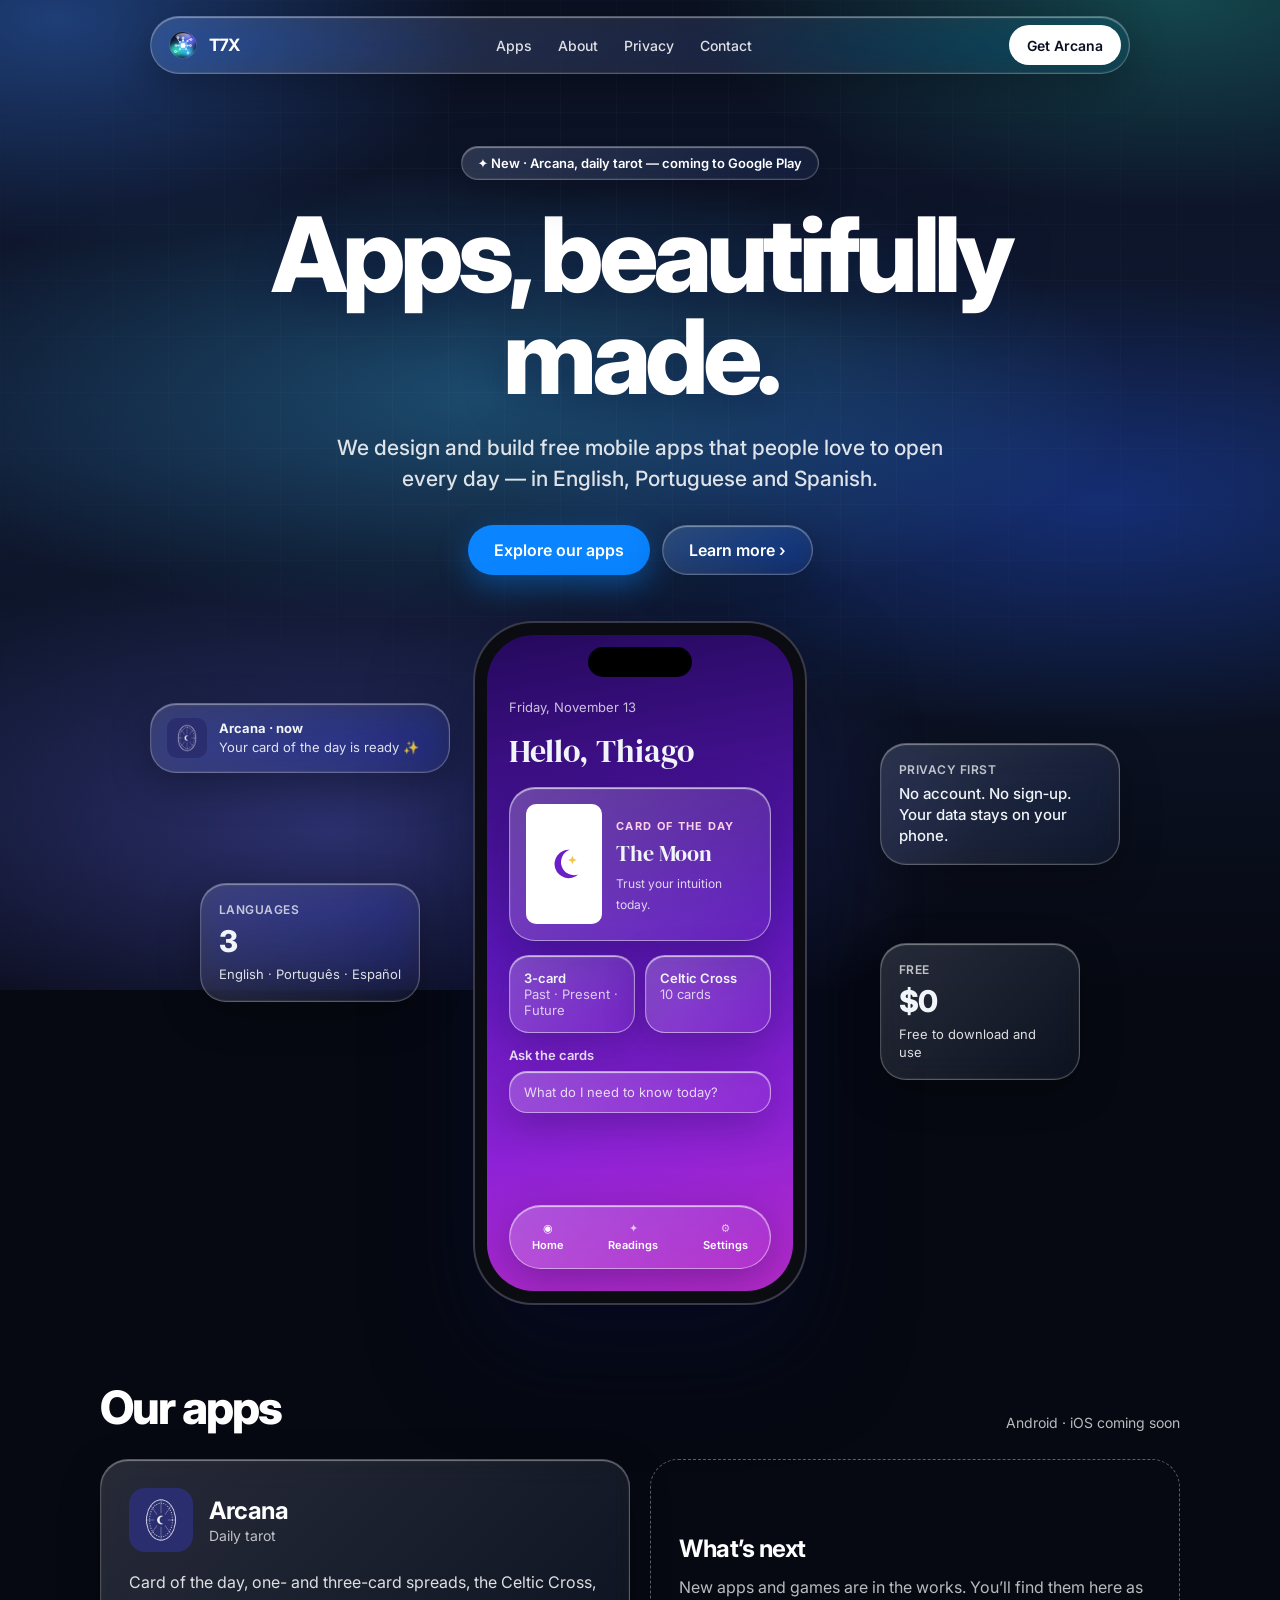
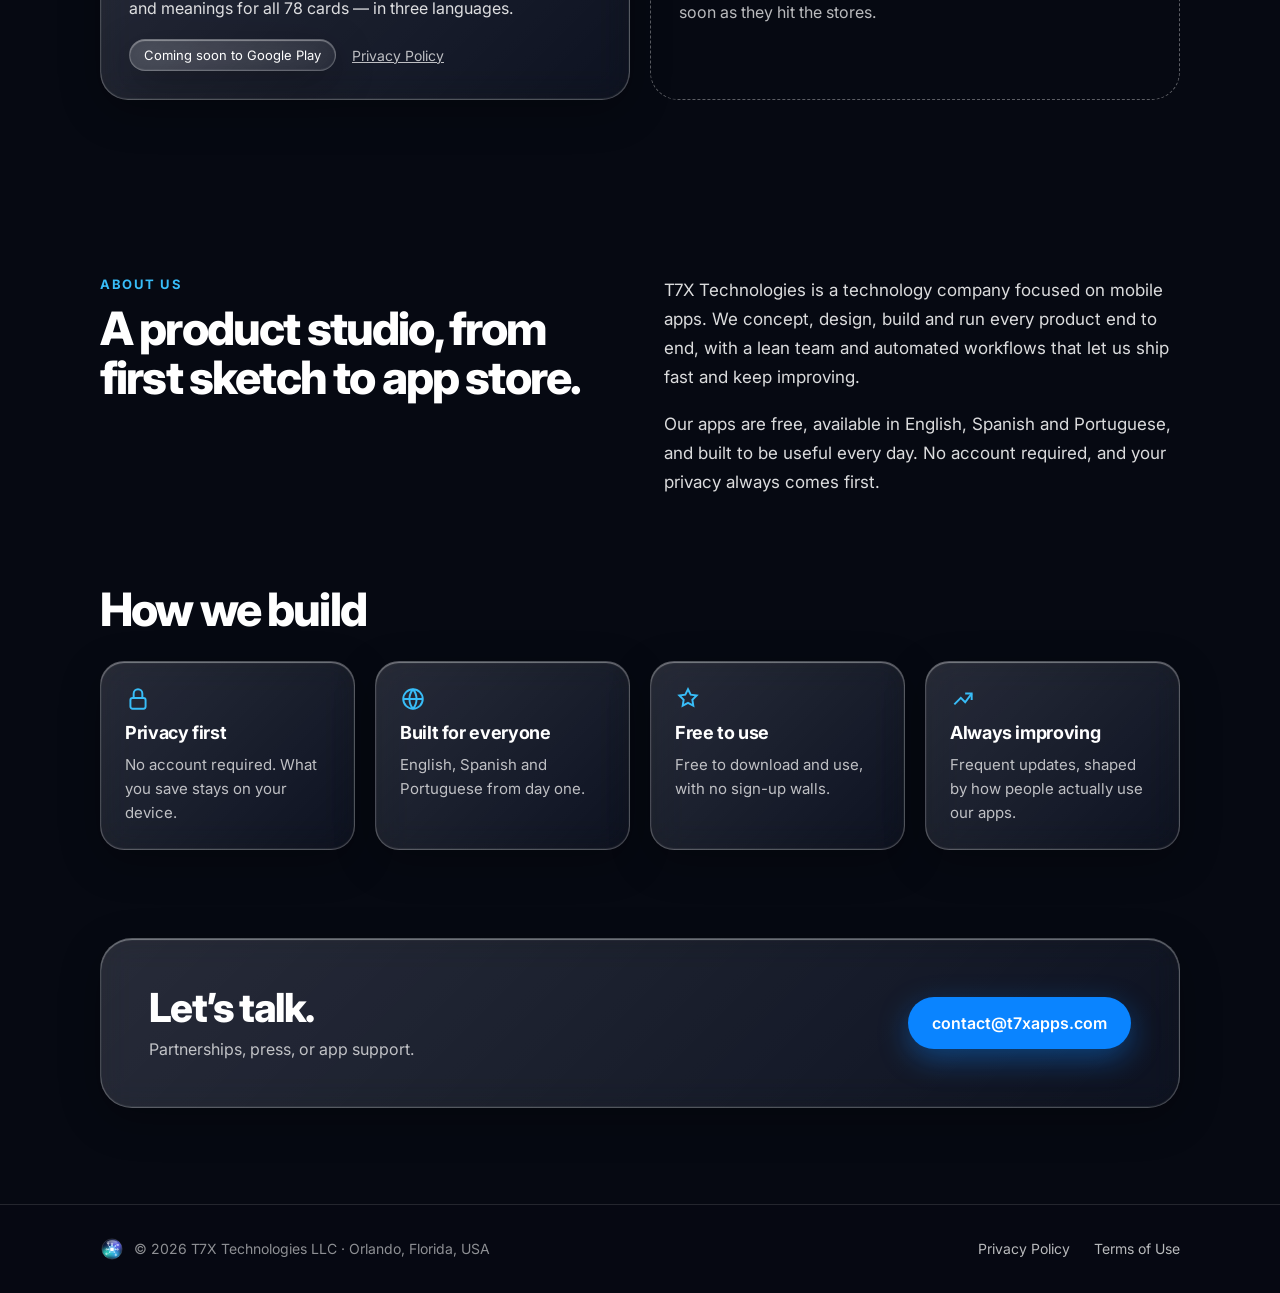
==== commit d539f455: "Site novo: visual Liquid Glass (estilo Apple) e logo T7X 24.4 Co-Authored-By: Claude Opus 5.5 <norep" ====
--- a/index.html
+++ b/index.html
@@ -4,49 +4,78 @@
   <meta charset="utf-8">
   <meta name="viewport" content="width=device-width, initial-scale=1">
   <title>T7X Technologies LLC</title>
-  <meta name="description" content="T7X Technologies LLC builds free, lightweight mobile apps for people everywhere. Based in Orlando, Florida, USA.">
-  <meta name="theme-color" content="#07080C">
-  <link rel="icon" href="/assets/favicon.png">
+  <meta name="description" content="T7X Technologies LLC designs and builds free mobile apps that people love to open every day. Based in Orlando, Florida, USA.">
+  <meta name="theme-color" content="#0A0F1F">
+  <meta property="og:title" content="T7X Technologies — Apps, beautifully made.">
+  <meta property="og:description" content="Free mobile apps in English, Portuguese and Spanish.">
+  <meta property="og:image" content="https://t7xapps.com/assets/t7x-og.png">
+  <link rel="icon" href="/assets/t7x-favicon.png">
+  <link rel="apple-touch-icon" href="/assets/t7x-og.png">
   <link rel="preconnect" href="https://fonts.googleapis.com">
   <link rel="preconnect" href="https://fonts.gstatic.com" crossorigin>
-  <link rel="stylesheet" href="https://fonts.googleapis.com/css2?family=Space+Grotesk:wght@500;600;700&family=Inter:wght@400;500;600&display=swap">
+  <link rel="stylesheet" href="https://fonts.googleapis.com/css2?family=Inter:wght@400;500;600;700;800&family=DM+Serif+Display&display=swap">
   <link rel="stylesheet" href="/assets/style.css">
 </head>
 <body>
-  <header class="wrap top">
-    <a class="brand" href="/">
-      <span class="brand-mark">T7</span>
-      <span class="brand-name">T7X Technologies</span>
-    </a>
-    <nav class="nav" aria-label="Main">
-      <a href="#about">About</a>
-      <a href="#apps">Apps</a>
-      <a href="#principles">Principles</a>
-      <a href="#contact">Contact</a>
-    </nav>
+  <header class="top-wrap">
+    <div class="top glass">
+      <a class="brand" href="/">
+        <img src="/assets/t7x-logo.svg" alt="" width="32" height="32">
+        <span class="brand-name">T7X</span>
+      </a>
+      <nav class="nav" aria-label="Main">
+        <a href="/#apps">Apps</a>
+        <a href="/#about">About</a>
+        <a href="/arcana/privacy/">Privacy</a>
+        <a href="/#contact">Contact</a>
+      </nav>
+      <a class="nav-cta" href="/arcana/">Get Arcana</a>
+    </div>
   </header>
 
   <main>
-  <section class="wrap hero">
-    <span class="pill">Technology company · Orlando, Florida, USA</span>
-    <h1>Technology that fits <span class="hl">your day.</span></h1>
-    <p class="lead">T7X Technologies builds free, lightweight, thoughtfully made mobile apps for people everywhere — taking every product from first idea to the app store.</p>
+  <section class="wrap hero center">
+    <a class="pill" href="/arcana/" style="text-decoration: none">✦ New · Arcana, daily tarot — coming to Google Play</a>
+    <h1>Apps, beautifully<br>made.</h1>
+    <p class="lead">We design and build free mobile apps that people love to open every day — in English, Portuguese and Spanish.</p>
     <div class="actions">
       <a class="btn" href="#apps">Explore our apps</a>
-      <a class="btn ghost" href="#contact">Get in touch</a>
+      <a class="btn ghost" href="#about">Learn more ›</a>
     </div>
-  </section>
 
-  <div class="wrap"><div class="rule"></div></div>
-
-  <section id="about" class="wrap about">
-    <div class="stack">
-      <span class="eyebrow">ABOUT US</span>
-      <h2>A product studio, from first sketch to app store.</h2>
-    </div>
-    <div class="prose">
-      <p>We’re a technology company focused on mobile apps. We concept, design, build and run every product end to end, with a lean team and automated workflows that let us ship fast and keep improving.</p>
-      <p>Our apps are free, available in English, Spanish and Portuguese, and built to be useful every day. No account required, and your privacy always comes first.</p>
+    <div class="showcase" aria-hidden="true">
+      <div class="float glass notif">
+        <img src="/assets/arcana-icon.png" alt="">
+        <span class="stack" style="gap: 2px; font-size: 13px; text-align: left"><b>Arcana · now</b><span class="s">Your card of the day is ready ✨</span></span>
+      </div>
+      <div class="float glass langs" style="text-align: left">
+        <span class="k">LANGUAGES</span>
+        <span class="big">3</span>
+        <span class="s">English · Português · Español</span>
+      </div>
+      <div class="phone">
+        <div class="screen">
+          <span class="island"></span>
+          <span class="date">Friday, November 13</span>
+          <span class="hello">Hello, Thiago</span>
+          <div class="cotd sg">
+            <div class="tarot"><svg width="40" height="40" viewBox="0 0 24 24"><path d="M15.5 3.5a8.5 8.5 0 1 0 5 14.8A7 7 0 0 1 15.5 3.5z" fill="#6A1FC8"/><path d="M17 7l.8 1.8L19.6 9.6 17.8 10.4 17 12.2 16.2 10.4 14.4 9.6 16.2 8.8z" fill="#F4C64E"/></svg></div>
+            <div><span class="k">CARD OF THE DAY</span><span class="t">The Moon</span><span class="d">Trust your intuition today.</span></div>
+          </div>
+          <div class="minis"><div class="sg">3-card<br><span>Past · Present · Future</span></div><div class="sg">Celtic Cross<br><span>10 cards</span></div></div>
+          <div class="ask">Ask the cards<div class="sg">What do I need to know today?</div></div>
+          <div class="tabbar sg"><span>◉<span>Home</span></span><span>✦<span>Readings</span></span><span>⚙<span>Settings</span></span></div>
+        </div>
+      </div>
+      <div class="float glass priv" style="text-align: left">
+        <span class="k">PRIVACY FIRST</span>
+        <span style="font-size: 15px; line-height: 1.4; font-weight: 500">No account. No sign‑up. Your data stays on your phone.</span>
+      </div>
+      <div class="float glass free" style="text-align: left">
+        <span class="k">FREE</span>
+        <span class="big">$0</span>
+        <span class="s">Free to download and use</span>
+      </div>
     </div>
   </section>
 
@@ -77,26 +106,37 @@
     </div>
   </section>
 
+  <section id="about" class="wrap about">
+    <div class="stack">
+      <span class="eyebrow">ABOUT US</span>
+      <h2>A product studio, from first sketch to app store.</h2>
+    </div>
+    <div class="prose">
+      <p>T7X Technologies is a technology company focused on mobile apps. We concept, design, build and run every product end to end, with a lean team and automated workflows that let us ship fast and keep improving.</p>
+      <p>Our apps are free, available in English, Spanish and Portuguese, and built to be useful every day. No account required, and your privacy always comes first.</p>
+    </div>
+  </section>
+
   <section id="principles" class="wrap section">
     <h2>How we build</h2>
     <div class="grid-principles">
         <div class="card small">
-          <svg aria-hidden="true" width="26" height="26" viewBox="0 0 24 24" fill="none" stroke="#8B7CFF" stroke-width="1.8"><rect x="5" y="11" width="14" height="10" rx="2"></rect><path d="M8 11V7a4 4 0 0 1 8 0v4"></path></svg>
+          <svg aria-hidden="true" width="26" height="26" viewBox="0 0 24 24" fill="none" stroke="#38BDF8" stroke-width="1.8"><rect x="5" y="11" width="14" height="10" rx="2"></rect><path d="M8 11V7a4 4 0 0 1 8 0v4"></path></svg>
           <h3>Privacy first</h3>
           <p>No account required. What you save stays on your device.</p>
         </div>
         <div class="card small">
-          <svg aria-hidden="true" width="26" height="26" viewBox="0 0 24 24" fill="none" stroke="#8B7CFF" stroke-width="1.8"><circle cx="12" cy="12" r="9"></circle><path d="M3 12h18M12 3a14 14 0 0 1 0 18M12 3a14 14 0 0 0 0 18"></path></svg>
+          <svg aria-hidden="true" width="26" height="26" viewBox="0 0 24 24" fill="none" stroke="#38BDF8" stroke-width="1.8"><circle cx="12" cy="12" r="9"></circle><path d="M3 12h18M12 3a14 14 0 0 1 0 18M12 3a14 14 0 0 0 0 18"></path></svg>
           <h3>Built for everyone</h3>
           <p>English, Spanish and Portuguese from day one.</p>
         </div>
         <div class="card small">
-          <svg aria-hidden="true" width="26" height="26" viewBox="0 0 24 24" fill="none" stroke="#8B7CFF" stroke-width="1.8"><path d="M12 3l2.5 5 5.5.8-4 3.9.9 5.5L12 15.6 7.1 18.2l.9-5.5-4-3.9 5.5-.8z"></path></svg>
+          <svg aria-hidden="true" width="26" height="26" viewBox="0 0 24 24" fill="none" stroke="#38BDF8" stroke-width="1.8"><path d="M12 3l2.5 5 5.5.8-4 3.9.9 5.5L12 15.6 7.1 18.2l.9-5.5-4-3.9 5.5-.8z"></path></svg>
           <h3>Free to use</h3>
-          <p>Supported by respectful ads — never when you open the app.</p>
+          <p>Free to download and use, with no sign-up walls.</p>
         </div>
         <div class="card small">
-          <svg aria-hidden="true" width="26" height="26" viewBox="0 0 24 24" fill="none" stroke="#8B7CFF" stroke-width="1.8"><path d="M4 17l6-6 4 4 6-8"></path><path d="M14 7h6v6"></path></svg>
+          <svg aria-hidden="true" width="26" height="26" viewBox="0 0 24 24" fill="none" stroke="#38BDF8" stroke-width="1.8"><path d="M4 17l6-6 4 4 6-8"></path><path d="M14 7h6v6"></path></svg>
           <h3>Always improving</h3>
           <p>Frequent updates, shaped by how people actually use our apps.</p>
         </div>
@@ -109,14 +149,14 @@
         <h2>Let’s talk.</h2>
         <p>Partnerships, press, or app support.</p>
       </div>
-      <a class="btn" href="mailto:t7xtechnologies@proton.me">t7xtechnologies@proton.me</a>
+      <a class="btn" href="mailto:contact@t7xapps.com">contact@t7xapps.com</a>
     </div>
   </section>
   </main>
 
   <footer class="footer">
     <div class="wrap">
-      <span>© 2026 T7X Technologies LLC · Orlando, Florida, USA</span>
+      <span class="brand"><img src="/assets/t7x-logo.svg" alt="" width="24" height="24"><span>© 2026 T7X Technologies LLC · Orlando, Florida, USA</span></span>
       <span class="footer-links">
         <a href="/arcana/privacy/">Privacy Policy</a>
         <a href="/terms/">Terms of Use</a>
--- a/assets/style.css
+++ b/assets/style.css
@@ -1,79 +1,142 @@
-/* Visual do site: direção A (design/direcao-a.html), aprovada pelo Thiago. */
+/* Visual do site: estilo Apple · Liquid Glass (opção 5 do canvas), aprovado pelo Thiago em 13/11/2026.
+   Logo: 24.4 "Energia" (assets/t7x-logo.svg). */
 :root {
-  --bg: #07080C;
-  --surface: #0F1119;
-  --surface-2: #1A1D2B;
-  --line: #1A1D2B;
-  --border: #1E2131;
-  --border-2: #23263A;
-  --border-3: #2C3047;
-  --accent: #8B7CFF;
+  --bg: #0A0F1F;
+  --bg-2: #060912;
   --white: #FFFFFF;
-  --text: #E8EAF2;
-  --text-2: #B8BCCB;
-  --muted: #A4A9BA;
-  --faint: #8A8FA3;
-  --title: 'Space Grotesk', sans-serif;
+  --text: #F1F5F9;
+  --text-2: rgba(255,255,255,0.86);
+  --muted: rgba(255,255,255,0.72);
+  --faint: rgba(255,255,255,0.55);
+  --accent: #0A84FF;
+  --sky: #38BDF8;
+  --line: rgba(255,255,255,0.12);
   --body: Inter, system-ui, -apple-system, 'Segoe UI', sans-serif;
+  --serif: 'DM Serif Display', Georgia, serif;
 }
 
 * { box-sizing: border-box; }
-html { background: var(--bg); scroll-behavior: smooth; }
+html { background: var(--bg-2); scroll-behavior: smooth; }
 body {
   margin: 0;
   min-height: 100vh;
-  background: var(--bg);
+  background: transparent;
   color: var(--text);
   font-family: var(--body);
   display: flex;
   flex-direction: column;
   overflow-wrap: break-word;
+  overflow-x: hidden;
+  position: relative;
+}
+/* Papel de parede: ondas de cor desfocadas + grade discreta (fixo atrás de tudo). */
+body::before {
+  content: "";
+  position: fixed; inset: -10%;
+  z-index: -2;
+  background:
+    radial-gradient(40% 30% at 12% 10%, rgba(59,130,246,0.40), transparent 70%),
+    radial-gradient(45% 28% at 85% 8%, rgba(45,212,191,0.28), transparent 70%),
+    radial-gradient(60% 30% at 40% 45%, rgba(56,189,248,0.30), transparent 70%),
+    radial-gradient(55% 30% at 80% 55%, rgba(29,78,216,0.40), transparent 70%),
+    radial-gradient(60% 35% at 30% 85%, rgba(99,102,241,0.38), transparent 70%),
+    linear-gradient(180deg, #0A0F1F 0%, #101A33 50%, #060912 100%);
+}
+body::after {
+  content: "";
+  position: fixed; inset: 0;
+  z-index: -1;
+  pointer-events: none;
+  background-image: linear-gradient(rgba(148,163,184,0.06) 1px, transparent 1px), linear-gradient(90deg, rgba(148,163,184,0.06) 1px, transparent 1px);
+  background-size: 56px 56px;
+  -webkit-mask-image: radial-gradient(70% 60% at 50% 35%, #000, transparent);
+  mask-image: radial-gradient(70% 60% at 50% 35%, #000, transparent);
 }
 main { flex: 1; }
 a { color: var(--text); }
 a:hover { color: var(--white); }
 img { max-width: 100%; }
 
-/* Conteúdo com 1160 px + 24 px de cada lado, como na referência. */
-.wrap { width: 100%; max-width: 1208px; margin: 0 auto; padding-left: 24px; padding-right: 24px; }
+/* Vidro */
+.glass, .card, .contact, .features li, .doc .intro, .pill, .btn.ghost, .badge {
+  background: linear-gradient(135deg, rgba(255,255,255,0.14), rgba(255,255,255,0.04));
+  border: 1px solid rgba(255,255,255,0.24);
+  box-shadow: inset 0 1px 1px rgba(255,255,255,0.4), inset 0 -1px 1px rgba(255,255,255,0.08), 0 12px 40px rgba(0,0,0,0.28);
+  -webkit-backdrop-filter: blur(16px) saturate(180%);
+  backdrop-filter: blur(16px) saturate(180%);
+}
+
+.wrap { width: 100%; max-width: 1128px; margin: 0 auto; padding-left: 24px; padding-right: 24px; }
 .narrow { max-width: 808px; }
 
-/* Topo */
-.top { padding-top: 24px; padding-bottom: 24px; display: flex; flex-wrap: wrap; gap: 16px; align-items: center; justify-content: space-between; }
+/* Topo: pílula de vidro */
+.top-wrap { position: sticky; top: 0; z-index: 10; padding: 16px 16px 0; }
+.top { max-width: 980px; margin: 0 auto; min-height: 56px; padding: 8px 8px 8px 16px; border-radius: 999px; display: flex; flex-wrap: wrap; gap: 12px 20px; align-items: center; justify-content: space-between; }
 .brand { display: flex; align-items: center; gap: 10px; text-decoration: none; }
-.brand-mark { width: 34px; height: 34px; border-radius: 9px; background: var(--accent); display: flex; align-items: center; justify-content: center; font: 700 15px var(--title); color: var(--bg); }
-.brand-name { font: 600 18px var(--title); letter-spacing: -0.01em; }
-.nav { display: flex; flex-wrap: wrap; gap: 28px; align-items: center; font-size: 14px; }
-.nav a { text-decoration: none; color: var(--muted); }
+.brand img { width: 32px; height: 32px; display: block; }
+.brand-name { font-weight: 700; font-size: 17px; letter-spacing: -0.02em; color: var(--white); }
+.nav { display: flex; flex-wrap: wrap; gap: 26px; align-items: center; font-size: 14px; font-weight: 500; }
+.nav a { text-decoration: none; color: var(--text-2); }
 .nav a:hover { color: var(--white); }
-
-/* Seletor de idioma */
-.lang { display: flex; gap: 4px; padding: 3px; border-radius: 999px; border: 1px solid var(--border-2); }
-.lang button { min-height: 30px; padding: 0 10px; border: 0; border-radius: 999px; background: transparent; color: var(--muted); font: 600 12px var(--body); cursor: pointer; }
-.lang button:hover { color: var(--white); }
-.lang button[aria-pressed="true"] { background: var(--surface-2); color: var(--white); }
+.nav-cta { min-height: 40px; padding: 0 18px; display: inline-flex; align-items: center; border-radius: 999px; background: var(--white); color: #0A0F1F; font-weight: 600; font-size: 14px; text-decoration: none; }
+.nav-cta:hover { color: #0A0F1F; filter: brightness(0.94); }
 
 /* Abertura */
-.hero { padding-top: 96px; padding-bottom: 88px; display: flex; flex-direction: column; gap: 28px; }
-.pill { align-self: flex-start; font-size: 13px; color: var(--muted); padding: 6px 12px; border: 1px solid var(--border-2); border-radius: 999px; }
-h1 { margin: 0; max-width: 900px; font: 700 clamp(44px, 7vw, 84px)/1.02 var(--title); letter-spacing: -0.035em; color: var(--white); }
-h1.page { font-size: clamp(36px, 5.5vw, 60px); line-height: 1.05; }
-.hl { color: var(--accent); }
-.lead { margin: 0; max-width: 620px; font-size: 19px; line-height: 1.6; color: var(--muted); }
-.actions { display: flex; flex-wrap: wrap; gap: 12px; margin-top: 8px; }
-.btn { min-height: 48px; padding: 0 22px; display: inline-flex; align-items: center; border-radius: 12px; background: var(--accent); color: var(--bg); font-weight: 600; text-decoration: none; }
-.btn:hover { color: var(--bg); filter: brightness(1.08); }
-.btn.ghost { background: transparent; border: 1px solid var(--border-3); color: var(--text); }
-.btn.ghost:hover { color: var(--white); border-color: var(--accent); filter: none; }
+.hero { padding-top: 96px; padding-bottom: 88px; display: flex; flex-direction: column; gap: 24px; }
+.hero.center { align-items: center; text-align: center; padding-top: 72px; padding-bottom: 40px; }
+.pill { align-self: flex-start; min-height: 34px; padding: 0 16px; display: inline-flex; align-items: center; gap: 8px; border-radius: 999px; font-size: 13px; font-weight: 600; color: var(--white); }
+.hero.center .pill { align-self: center; }
+h1 { margin: 0; font: 800 clamp(48px, 9vw, 104px)/0.98 var(--body); letter-spacing: -0.055em; color: var(--white); text-shadow: 0 8px 40px rgba(10,20,60,0.4); }
+h1.page { font-size: clamp(38px, 6vw, 64px); line-height: 1.04; letter-spacing: -0.04em; }
+.hl { color: var(--sky); }
+.lead { margin: 0; max-width: 620px; font-size: clamp(17px, 2vw, 21px); line-height: 1.5; font-weight: 500; color: var(--text-2); }
+.actions { display: flex; flex-wrap: wrap; gap: 12px; margin-top: 6px; }
+.hero.center .actions { justify-content: center; }
+.btn { min-height: 50px; padding: 0 26px; display: inline-flex; align-items: center; border-radius: 999px; background: var(--accent); color: var(--white); font-weight: 600; font-size: 16px; text-decoration: none; box-shadow: 0 10px 30px rgba(10,132,255,0.4); }
+.btn:hover { color: var(--white); filter: brightness(1.1); }
+.btn.ghost { color: var(--white); }
+.btn.ghost:hover { filter: none; background: rgba(255,255,255,0.16); }
 
 .rule { border-top: 1px solid var(--line); }
+
+/* Vitrine: celular com o Arcana e cartões de vidro em volta */
+.showcase { position: relative; width: 100%; max-width: 980px; margin: 24px auto 0; min-height: 720px; display: flex; justify-content: center; }
+.phone { width: 330px; height: 680px; border-radius: 58px; background: #0B0B12; padding: 12px; box-shadow: 0 0 0 2px #3A3A48, 0 50px 100px rgba(5,10,40,0.6); flex: none; }
+.screen { width: 100%; height: 100%; border-radius: 47px; overflow: hidden; position: relative; background: linear-gradient(170deg, #24095C, #5B17B8 45%, #8E22D6 75%, #B62BC9); display: flex; flex-direction: column; align-items: center; padding: 64px 22px 0; gap: 14px; text-align: left; }
+.screen .island { position: absolute; top: 12px; left: 50%; transform: translateX(-50%); width: 104px; height: 30px; border-radius: 999px; background: #000; }
+.screen .date { align-self: flex-start; font-size: 13px; color: rgba(255,255,255,0.75); }
+.screen .hello { align-self: flex-start; font: 400 32px var(--serif); }
+.sg { background: linear-gradient(135deg, rgba(255,255,255,0.22), rgba(255,255,255,0.04)); border: 1px solid rgba(255,255,255,0.45); box-shadow: inset 0 1px 1px rgba(255,255,255,0.7), 0 12px 40px rgba(20,10,60,0.3); }
+.cotd { width: 100%; border-radius: 26px; padding: 16px; display: flex; gap: 14px; align-items: center; }
+.cotd .tarot { width: 76px; height: 120px; border-radius: 10px; background: #fff; display: flex; align-items: center; justify-content: center; flex: none; }
+.cotd .k { font-size: 11px; font-weight: 700; letter-spacing: 0.12em; color: #FBCFE8; }
+.cotd .t { font: 400 22px var(--serif); display: block; margin: 4px 0; }
+.cotd .d { font-size: 12px; line-height: 1.4; color: rgba(255,255,255,0.8); }
+.minis { width: 100%; display: grid; grid-template-columns: 1fr 1fr; gap: 10px; }
+.minis div { border-radius: 20px; padding: 14px; font-size: 13px; font-weight: 600; }
+.minis span { font-weight: 400; color: rgba(255,255,255,0.75); }
+.ask { width: 100%; display: flex; flex-direction: column; gap: 8px; font-size: 13px; font-weight: 600; color: rgba(255,255,255,0.85); }
+.ask div { border-radius: 18px; padding: 12px 14px; font-weight: 400; color: rgba(255,255,255,0.8); }
+.tabbar { position: absolute; bottom: 22px; left: 22px; right: 22px; height: 64px; border-radius: 999px; display: flex; align-items: center; justify-content: space-around; font-size: 11px; font-weight: 600; }
+.tabbar span { display: flex; flex-direction: column; align-items: center; gap: 3px; color: rgba(255,255,255,0.7); }
+.tabbar span:first-child { color: #fff; }
+
+.float { position: absolute; border-radius: 26px; padding: 18px; display: flex; flex-direction: column; gap: 6px; }
+.float .k { font-size: 12px; font-weight: 600; letter-spacing: 0.04em; color: var(--muted); }
+.float .big { font-size: 30px; font-weight: 800; letter-spacing: -0.03em; }
+.float .s { font-size: 13px; line-height: 1.4; color: var(--text-2); }
+.float.notif { top: 80px; left: 0; width: 300px; flex-direction: row; gap: 12px; align-items: center; padding: 14px 16px; }
+.float.notif img { width: 40px; height: 40px; border-radius: 10px; flex: none; }
+.float.langs { top: 260px; left: 50px; width: 220px; }
+.float.priv { top: 120px; right: 10px; width: 240px; }
+.float.free { top: 320px; right: 50px; width: 200px; }
 
 /* Seções */
 .section { padding-top: 0; padding-bottom: 88px; display: flex; flex-direction: column; gap: 28px; }
 .about { padding-top: 88px; padding-bottom: 88px; display: grid; grid-template-columns: repeat(auto-fit, minmax(min(300px, 100%), 1fr)); gap: 48px; }
 .stack { display: flex; flex-direction: column; gap: 12px; }
-.eyebrow { font-size: 13px; font-weight: 600; letter-spacing: 0.12em; color: var(--accent); }
-h2 { margin: 0; font: 600 40px/1.1 var(--title); letter-spacing: -0.02em; color: var(--white); }
+.eyebrow { font-size: 13px; font-weight: 700; letter-spacing: 0.12em; color: var(--sky); }
+h2 { margin: 0; font: 800 clamp(32px, 4.5vw, 46px)/1.05 var(--body); letter-spacing: -0.04em; color: var(--white); }
 .prose { display: flex; flex-direction: column; gap: 18px; font-size: 17px; line-height: 1.7; color: var(--text-2); }
 .prose p { margin: 0; }
 .section-head { display: flex; flex-wrap: wrap; gap: 12px; justify-content: space-between; align-items: flex-end; }
@@ -82,48 +145,48 @@
 /* Cartões */
 .grid-apps { display: grid; grid-template-columns: repeat(auto-fit, minmax(min(320px, 100%), 1fr)); gap: 20px; }
 .grid-principles { display: grid; grid-template-columns: repeat(auto-fit, minmax(min(240px, 100%), 1fr)); gap: 20px; }
-.card { padding: 28px; border-radius: 20px; background: var(--surface); border: 1px solid var(--border); display: flex; flex-direction: column; gap: 18px; }
-.card.dashed { background: transparent; border: 1px dashed var(--border-3); gap: 12px; justify-content: center; }
-.card.small { padding: 24px; border-radius: 16px; gap: 10px; }
-.card h3 { margin: 0; font: 600 24px var(--title); color: var(--white); }
-.card.small h3 { font-size: 19px; }
+.card { padding: 28px; border-radius: 28px; display: flex; flex-direction: column; gap: 18px; }
+.card.dashed { background: transparent; box-shadow: none; -webkit-backdrop-filter: none; backdrop-filter: none; border: 1.5px dashed rgba(255,255,255,0.35); gap: 12px; justify-content: center; }
+.card.small { padding: 24px; border-radius: 24px; gap: 10px; }
+.card h3 { margin: 0; font: 700 24px var(--body); letter-spacing: -0.02em; color: var(--white); }
+.card.small h3 { font-size: 18px; }
 .card p { margin: 0; font-size: 16px; line-height: 1.6; color: var(--text-2); }
 .card.small p, .card.dashed p { color: var(--muted); }
 .card.small p { font-size: 15px; }
 .app-head { display: flex; gap: 16px; align-items: center; }
 .app-head h3 a { color: var(--white); text-decoration: none; }
-.app-head h3 a:hover { color: var(--accent); }
-.app-icon { width: 64px; height: 64px; border-radius: 16px; background: linear-gradient(160deg, #3A0F8C, #B62BC9); display: flex; align-items: center; justify-content: center; flex-shrink: 0; }
+.app-head h3 a:hover { color: var(--sky); }
+.app-icon { width: 64px; height: 64px; border-radius: 16px; flex-shrink: 0; }
 .app-sub { font-size: 14px; color: var(--muted); }
 .app-foot { display: flex; flex-wrap: wrap; gap: 16px; align-items: center; margin-top: auto; }
 .app-foot a { font-size: 14px; color: var(--muted); }
 .app-foot a:hover { color: var(--white); }
-.badge { font-size: 13px; padding: 6px 12px; border-radius: 999px; background: var(--surface-2); color: var(--text); }
+.badge { font-size: 13px; padding: 7px 14px; border-radius: 999px; color: var(--white); }
 
 /* Contato */
 .contact-wrap { padding-bottom: 96px; }
-.contact { padding: 48px; border-radius: 24px; background: var(--surface); border: 1px solid var(--border); display: flex; flex-wrap: wrap; gap: 24px; align-items: center; justify-content: space-between; }
-.contact h2 { font-size: 36px; }
+.contact { padding: 48px; border-radius: 32px; display: flex; flex-wrap: wrap; gap: 24px; align-items: center; justify-content: space-between; }
+.contact h2 { font-size: clamp(30px, 4vw, 40px); }
 .contact p { margin: 0; font-size: 16px; color: var(--muted); }
 .contact .btn { min-height: 52px; padding: 0 24px; }
 
 /* Página do app */
-.app-hero-icon { width: 96px; height: 96px; border-radius: 24px; border: 1px solid var(--border); }
+.app-hero-icon { width: 96px; height: 96px; border-radius: 24px; box-shadow: 0 16px 40px rgba(0,0,0,0.35); }
 .features { margin: 0; padding: 0; list-style: none; display: grid; grid-template-columns: repeat(auto-fit, minmax(min(240px, 100%), 1fr)); gap: 12px; }
-.features li { padding: 16px 18px; border-radius: 14px; background: var(--surface); border: 1px solid var(--border); color: var(--text-2); font-size: 15px; line-height: 1.5; }
+.features li { padding: 16px 18px; border-radius: 20px; color: var(--text-2); font-size: 15px; line-height: 1.5; }
 
 /* Textos longos (política e termos) */
 .doc { padding-top: 64px; padding-bottom: 96px; }
 .doc .date { margin: 16px 0 40px; font-size: 14px; color: var(--muted); }
-.doc h3 { margin: 40px 0 12px; font: 600 22px/1.25 var(--title); letter-spacing: -0.01em; color: var(--white); }
+.doc h3 { margin: 40px 0 12px; font: 700 22px/1.25 var(--body); letter-spacing: -0.02em; color: var(--white); }
 .doc p, .doc li { font-size: 16px; line-height: 1.7; color: var(--text-2); }
 .doc p { margin: 0 0 14px; }
 .doc ul { margin: 0 0 14px; padding-left: 22px; }
 .doc li { margin: 6px 0; }
-.doc strong { color: var(--text); font-weight: 600; }
-.doc a { color: var(--accent); }
+.doc strong { color: var(--white); font-weight: 600; }
+.doc a { color: var(--sky); }
 .doc a:hover { color: var(--white); }
-.doc .intro { padding: 24px; border-radius: 16px; background: var(--surface); border: 1px solid var(--border); margin-bottom: 8px; }
+.doc .intro { padding: 24px; border-radius: 24px; margin-bottom: 8px; }
 .doc .intro p:last-child { margin-bottom: 0; }
 
 /* Link discreto para as outras versões (política e termos) */
@@ -132,25 +195,31 @@
 .doc .doc-lang a:hover { color: var(--white); text-decoration: underline; }
 
 /* Rodapé */
-.footer { border-top: 1px solid var(--line); }
-.footer .wrap { padding-top: 32px; padding-bottom: 32px; display: flex; flex-wrap: wrap; gap: 16px; justify-content: space-between; font-size: 14px; color: var(--faint); }
+.footer { border-top: 1px solid var(--line); background: rgba(6,9,18,0.5); }
+.footer .wrap { padding-top: 32px; padding-bottom: 32px; display: flex; flex-wrap: wrap; gap: 16px; justify-content: space-between; align-items: center; font-size: 14px; color: var(--faint); }
+.footer .brand img { width: 24px; height: 24px; }
 .footer-links { display: flex; flex-wrap: wrap; gap: 24px; }
 .footer-links a { color: var(--muted); text-decoration: none; }
 .footer-links a:hover { color: var(--white); }
 
-/* Telas pequenas */
+/* Telas médias: cartões flutuantes saem do lado do celular e vão para baixo */
+@media (max-width: 900px) {
+  .showcase { flex-direction: column; align-items: center; gap: 16px; min-height: 0; }
+  .float { display: none; }
+  .nav { display: none; }
+}
 @media (max-width: 600px) {
   .wrap { padding-left: 16px; padding-right: 16px; }
-  .nav { gap: 14px 20px; }
+  .top-wrap { padding: 10px 10px 0; }
   .hero { padding-top: 56px; padding-bottom: 64px; }
+  .hero.center { padding-top: 48px; }
   .about { padding-top: 64px; padding-bottom: 64px; gap: 28px; }
   .section { padding-bottom: 64px; }
-  h2 { font-size: 32px; }
   .card { padding: 22px; }
   .contact { padding: 28px 22px; }
-  .contact h2 { font-size: 30px; }
   .contact .btn { font-size: 15px; padding: 0 18px; }
   .doc { padding-top: 40px; }
+  .phone { width: 300px; height: 620px; }
 }
 
 /* Idioma: o <html> leva a classe l-pt, l-en ou l-es; só o bloco do idioma ativo aparece. */
